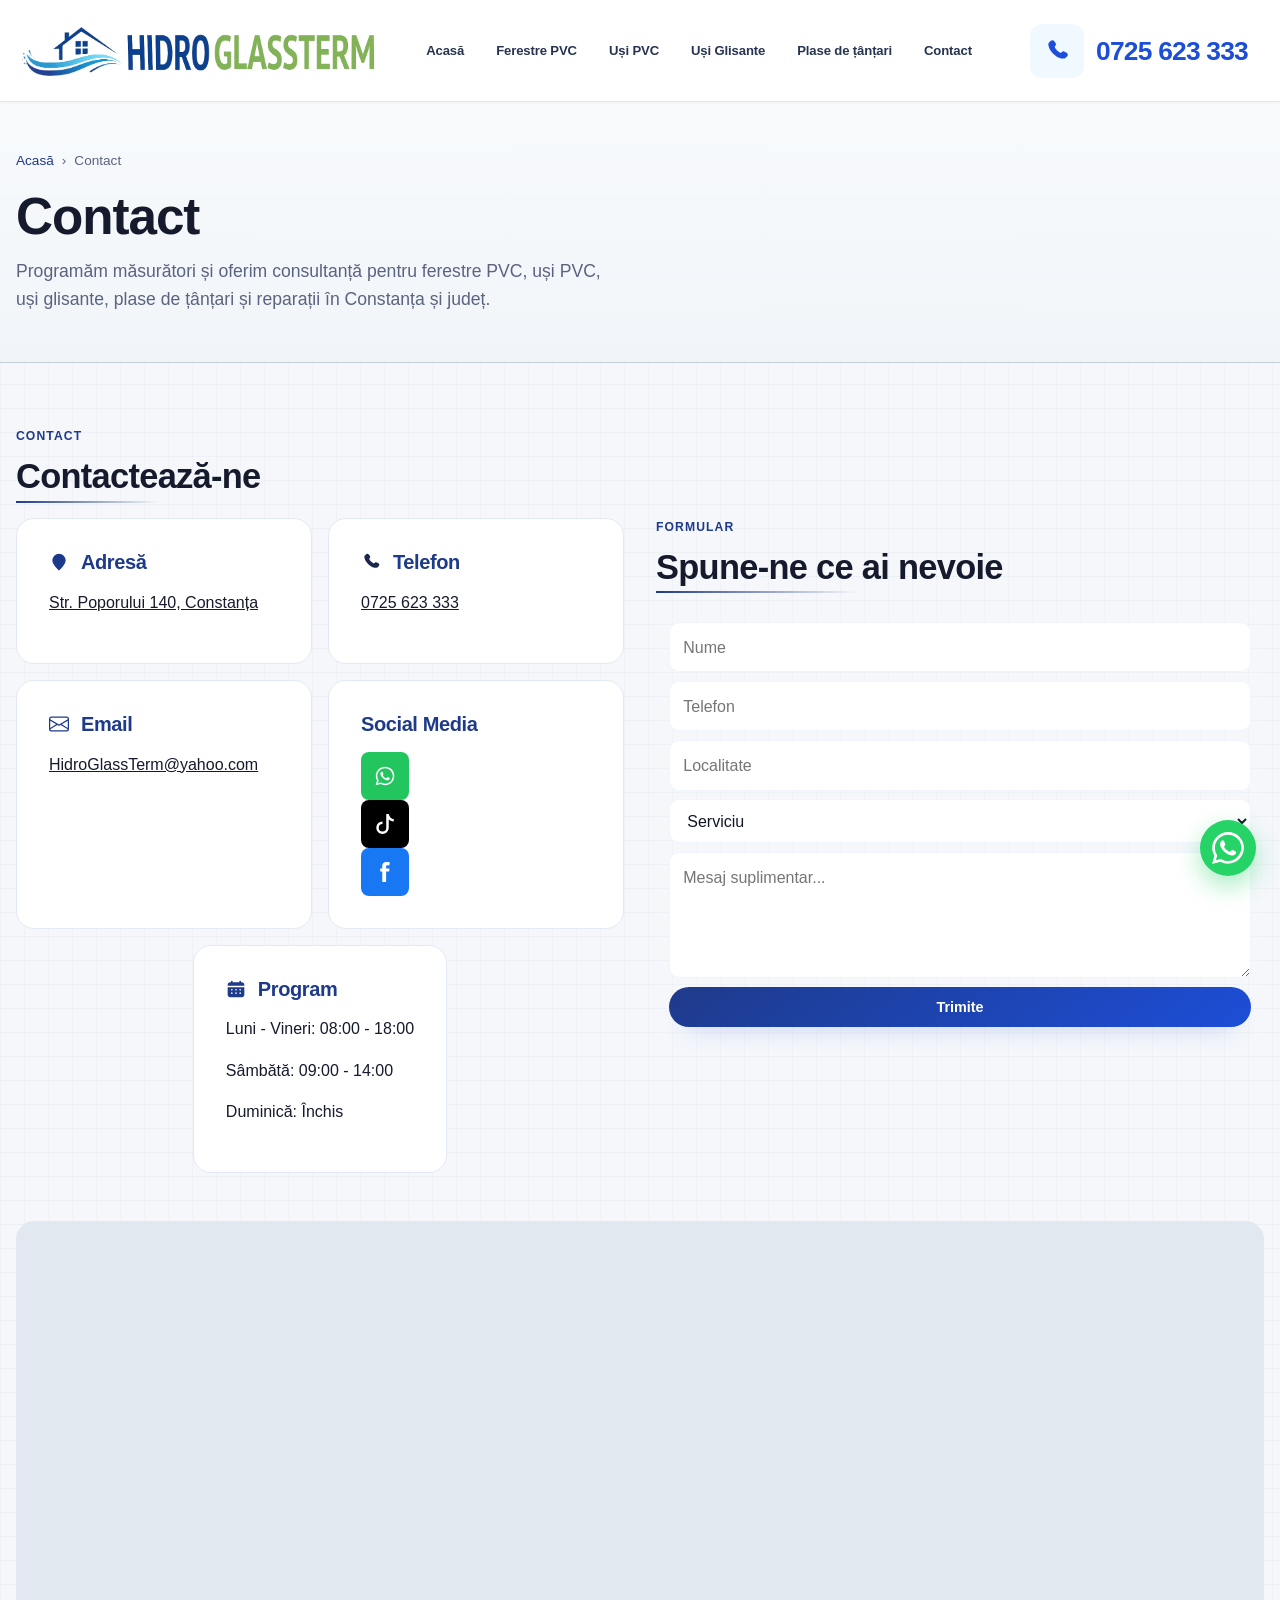
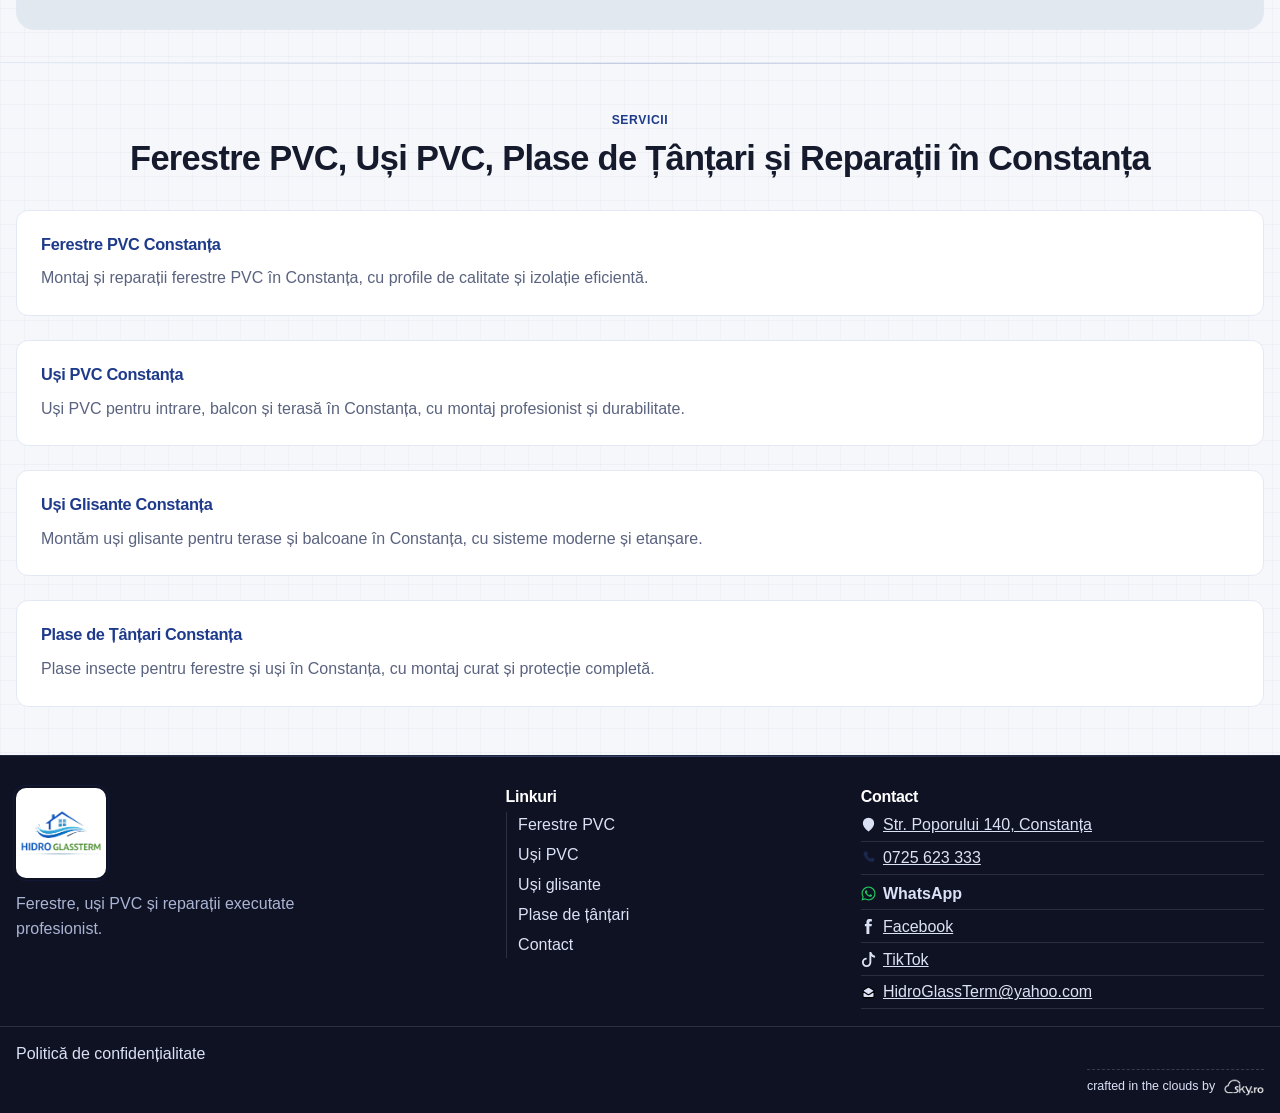
==== contact backup.html @ 95d3cc3e "Update portfolio gallery to dynamically load images from ferestre and usi folders, including new add" ====
<!doctype html>
<html lang="ro">
  <head>
    <meta charset="UTF-8" />
    <meta name="viewport" content="width=device-width, initial-scale=1.0" />
    <title>Contact Hidro Glass Term | Ferestre PVC și Uși PVC Constanța</title>
    <link rel="icon" type="image/png" sizes="48x48" href="https://hidroglassterm.ro/images/fav.png" />
    <link rel="apple-touch-icon" href="https://hidroglassterm.ro/images/fav.png" />
    <meta name="description" content="Contactează-ne pentru ferestre PVC, uși PVC, uși glisante, plase de țânțari și reparații în Constanța. Telefon, WhatsApp, email." />

    <link rel="canonical" href="https://hidroglassterm.ro/contact" />
    <meta property="og:type" content="website" />
    <meta property="og:url" content="https://hidroglassterm.ro/contact" />
    <meta property="og:title" content="Contact Hidro Glass Term | Ferestre PVC și Uși PVC Constanța" />
    <meta property="og:description" content="Contactează-ne pentru ferestre PVC, uși PVC, uși glisante, plase de țânțari și reparații în Constanța. Telefon, WhatsApp, email." />
    <meta property="og:image" content="https://hidroglassterm.ro/images/stock/builders-measuring-window-2026-01-05-23-32-10-utc.jpg" />

    <link rel="stylesheet" href="styles.css" />
    <script src="includes/loader.js"></script>
    <script src="script.js" defer></script>
    <script type="application/ld+json">
{
  "@context": "https://schema.org",
  "@type": "HomeAndConstructionBusiness",
  "name": "Hidro Glass Term",
  "url": "https://hidroglassterm.ro/",
  "logo": "https://hidroglassterm.ro/images/640255076_122094435951032537_198986647480298591_n-removebg-preview.png",
  "image": "https://hidroglassterm.ro/images/stock/builders-measuring-window-2026-01-05-23-32-10-utc.jpg",
  "telephone": "+40725623333",
  "email": "HidroGlassTerm@yahoo.com",
  "priceRange": "RON",
  "address": {
    "@type": "PostalAddress",
    "streetAddress": "Strada Poporului 140",
    "addressLocality": "Constanța",
    "addressRegion": "Constanța",
    "postalCode": "900178",
    "addressCountry": "RO"
  },
  "openingHoursSpecification": [
    {
      "@type": "OpeningHoursSpecification",
      "dayOfWeek": [
        "Monday",
        "Tuesday",
        "Wednesday",
        "Thursday",
        "Friday"
      ],
      "opens": "08:00",
      "closes": "18:00"
    },
    {
      "@type": "OpeningHoursSpecification",
      "dayOfWeek": "Saturday",
      "opens": "09:00",
      "closes": "14:00"
    }
  ]
}
</script>
    <script type="application/ld+json">
{
  "@context": "https://schema.org",
  "@type": "BreadcrumbList",
  "itemListElement": [
    {
      "@type": "ListItem",
      "position": 1,
      "name": "Acasă",
      "item": "https://hidroglassterm.ro/"
    },
    {
      "@type": "ListItem",
      "position": 2,
      "name": "Contact",
      "item": "https://hidroglassterm.ro/contact"
    }
  ]
}
</script>
  </head>
  <body>
    <a class="skip-link" href="#main-content">Sari la conținut</a>

    <div id="header-placeholder" data-include="includes/header.html"></div>

    <main id="main-content">
      <section class="page-hero">
        <div class="shell">
          <nav class="category-breadcrumb">
            <a href="index.html">Acasă</a>
            <span>›</span>
            <span>Contact</span>
          </nav>
          <h1>Contact</h1>
          <p>Programăm măsurători și oferim consultanță pentru ferestre PVC, uși PVC, uși glisante, plase de țânțari și reparații în Constanța și județ.</p>
        </div>
      </section>

      <section class="contact-page section">
        <div class="shell">
          <header class="section-head">
            <p class="eyebrow">Contact</p>
            <h2>Contactează-ne</h2>
          </header>

          <div class="contact-grid-full">
            <div>
              <div class="contact-info-card">
                <h3>
                  <svg width="24" height="24" viewBox="0 0 24 24" fill="none" xmlns="http://www.w3.org/2000/svg">
<path d="M12 21C15.5 17.4 19 14.1764 19 10.2C19 6.22355 15.866 3 12 3C8.13401 3 5 6.22355 5 10.2C5 14.1764 8.5 17.4 12 21Z" stroke="currentColor" stroke-width="2" stroke-linecap="round" stroke-linejoin="round"/>
<path d="M12 13C13.6569 13 15 11.6569 15 10C15 8.34315 13.6569 7 12 7C10.3431 7 9 8.34315 9 10C9 11.6569 10.3431 13 12 13Z" stroke="currentColor" stroke-width="2" stroke-linecap="round" stroke-linejoin="round"/>
</svg>
                  Adresă
                </h3>
                 <p><a href="https://www.google.com/maps/search/?api=1&query=Strada+Poporului+140,+Constanța" target="_blank" rel="noopener noreferrer">Str. Poporului 140, Constanța</a></p>
              </div>

              <div class="contact-info-card">
                <h3>
                  <svg width="24" height="24" viewBox="0 0 24 24" fill="none" xmlns="http://www.w3.org/2000/svg">
<path d="M16.5562 12.9062L16.1007 13.359C16.1007 13.359 15.0181 14.4355 12.0631 11.4972C9.10812 8.55901 10.1907 7.48257 10.1907 7.48257L10.4775 7.19738C11.1841 6.49484 11.2507 5.36691 10.6342 4.54348L9.37326 2.85908C8.61028 1.83992 7.13596 1.70529 6.26145 2.57483L4.69185 4.13552C4.25823 4.56668 3.96765 5.12559 4.00289 5.74561C4.09304 7.33182 4.81071 10.7447 8.81536 14.7266C13.0621 18.9492 17.0468 19.117 18.6763 18.9651C19.1917 18.9171 19.6399 18.6546 20.0011 18.2954L21.4217 16.883C22.3806 15.9295 22.1102 14.2949 20.8833 13.628L18.9728 12.5894C18.1672 12.1515 17.1858 12.2801 16.5562 12.9062Z" fill="#1C274C"/>
</svg>
                  Telefon
                </h3>
                <p><a href="tel:0725623333">0725 623 333</a></p>
              </div>

              <div class="contact-info-card">
                <h3>
                  <svg xmlns="http://www.w3.org/2000/svg" width="24" height="24" fill="currentColor" class="bi bi-envelope" viewBox="0 0 16 16">
  <path d="M0 4a2 2 0 0 1 2-2h12a2 2 0 0 1 2 2v8a2 2 0 0 1-2 2H2a2 2 0 0 1-2-2zm2-1a1 1 0 0 0-1 1v.217l7 4.2 7-4.2V4a1 1 0 0 0-1-1zm13 2.383-4.708 2.825L15 11.105zm-.034 6.876-5.64-3.471L8 9.583l-1.326-.795-5.64 3.47A1 1 0 0 0 2 13h12a1 1 0 0 0 .966-.741M1 11.105l4.708-2.897L1 5.383z"/>
</svg>
                  Email
                </h3>
                <p><a href="mailto:HidroGlassTerm@yahoo.com">HidroGlassTerm@yahoo.com</a></p>
              </div>

              <div class="contact-info-card social-media-card">
                <h3>Social Media</h3>
                <a class="btn btn-whatsapp" href="https://wa.me/40725623333" target="_blank" rel="noopener noreferrer">
                  <svg fill="currentColor" width="24" height="24" viewBox="0 0 32 32" version="1.1" xmlns="http://www.w3.org/2000/svg">
<path d="M26.576 5.363c-2.69-2.69-6.406-4.354-10.511-4.354-8.209 0-14.865 6.655-14.865 14.865 0 2.732 0.737 5.291 2.022 7.491l-0.038-0.070-2.109 7.702 7.879-2.067c2.051 1.139 4.498 1.809 7.102 1.809h0.006c8.209-0.003 14.862-6.659 14.862-14.868 0-4.103-1.662-7.817-4.349-10.507l0 0zM16.062 28.228h-0.005c-0 0-0.001 0-0.001 0-2.319 0-4.489-0.64-6.342-1.753l0.056 0.031-0.451-0.267-4.675 1.227 1.247-4.559-0.294-0.467c-1.185-1.862-1.889-4.131-1.889-6.565 0-6.822 5.531-12.353 12.353-12.353s12.353 5.531 12.353 12.353c0 6.822-5.53 12.353-12.353 12.353h-0zM22.838 18.977c-0.371-0.186-2.197-1.083-2.537-1.208-0.341-0.124-0.589-0.185-0.837 0.187-0.246 0.371-0.958 1.207-1.175 1.455-0.216 0.249-0.434 0.279-0.805 0.094-1.15-0.466-2.138-1.087-2.997-1.852l0.010 0.009c-0.799-0.74-1.484-1.587-2.037-2.521l-0.028-0.052c-0.216-0.371-0.023-0.572 0.162-0.757 0.167-0.166 0.372-0.434 0.557-0.65 0.146-0.179 0.271-0.384 0.366-0.604l0.006-0.017c0.043-0.087 0.068-0.188 0.068-0.296 0-0.131-0.037-0.253-0.101-0.357l0.002 0.003c-0.094-0.186-0.836-2.014-1.145-2.758-0.302-0.724-0.609-0.625-0.836-0.637-0.216-0.010-0.464-0.012-0.712-0.012-0.395 0.010-0.746 0.188-0.988 0.463l-0.001 0.002c-0.802 0.761-1.3 1.834-1.3 3.023 0 0.026 0 0.053 0.001 0.079l-0-0.004c0.131 1.467 0.681 2.784 1.527 3.857l-0.012-0.015c1.604 2.379 3.742 4.282 6.251 5.564l0.094 0.043c0.548 0.248 1.25 0.513 1.968 0.74l0.149 0.041c0.442 0.14 0.951 0.221 1.479 0.221 0.303 0 0.601-0.027 0.889-0.078l-0.031 0.004c1.069-0.223 1.956-0.868 2.497-1.749l0.009-0.017c0.165-0.366 0.261-0.793 0.261-1.242 0-0.185-0.016-0.366-0.047-0.542l0.003 0.019c-0.092-0.155-0.34-0.247-0.712-0.434z"></path>
</svg>
                </a>
                <a class="btn btn-tiktok" href="https://www.tiktok.com/@hidroglassterm" target="_blank" rel="noopener noreferrer">
                  <svg xmlns="http://www.w3.org/2000/svg" width="24" height="24" fill="currentColor" class="bi bi-tiktok" viewBox="0 0 16 16">
  <path d="M9 0h1.98c.144.715.54 1.617 1.235 2.512C12.895 3.389 13.797 4 15 4v2c-1.753 0-3.07-.814-4-1.829V11a5 5 0 1 1-5-5v2a3 3 0 1 0 3 3z"/>
</svg>
                </a>
                <a class="btn btn-facebook" href="https://www.facebook.com/profile.php?id=61580976115249" target="_blank" rel="noopener noreferrer">
                  <svg fill="currentColor" height="24" width="24" version="1.1" id="Layer_1" xmlns="http://www.w3.org/2000/svg" xmlns:xlink="http://www.w3.org/1999/xlink"
	 viewBox="-337 273 123.5 256" xml:space="preserve">
<path d="M-260.9,327.8c0-10.3,9.2-14,19.5-14c10.3,0,21.3,3.2,21.3,3.2l6.6-39.2c0,0-14-4.8-47.4-4.8c-20.5,0-32.4,7.8-41.1,19.3
	c-8.2,10.9-8.5,28.4-8.5,39.7v25.7H-337V396h26.5v133h49.6V396h39.3l2.9-38.3h-42.2V327.8z"/>
</svg>
                </a>
              </div>

              <div class="contact-info-card">
                <h3>
                  <svg fill="#000000" width="24" height="24" viewBox="0 0 24 24" xmlns="http://www.w3.org/2000/svg" enable-background="new 0 0 24 24"><path d="M19,4h-1V3c0-0.6-0.4-1-1-1s-1,0.4-1,1v1H8V3c0-0.6-0.4-1-1-1S6,2.4,6,3v1H5C3.3,4,2,5.3,2,7v1h20V7C22,5.3,20.7,4,19,4z M2,19c0,1.7,1.3,3,3,3h14c1.7,0,3-1.3,3-3v-9H2V19z M17,12c0.6,0,1,0.4,1,1s-0.4,1-1,1s-1-0.4-1-1S16.4,12,17,12z M17,16c0.6,0,1,0.4,1,1s-0.4,1-1,1s-1-0.4-1-1S16.4,16,17,16z M12,12c0.6,0,1,0.4,1,1s-0.4,1-1,1s-1-0.4-1-1S11.4,12,12,12z M12,16c0.6,0,1,0.4,1,1s-0.4,1-1,1s-1-0.4-1-1S11.4,16,12,16z M7,12c0.6,0,1,0.4,1,1s-0.4,1-1,1s-1-0.4-1-1S6.4,12,7,12z M7,16c0.6,0,1,0.4,1,1s-0.4,1-1,1s-1-0.4-1-1S6.4,16,7,16z"/></svg>
                  Program
                </h3>
                <p>Luni - Vineri: 08:00 - 18:00</p>
                <p>Sâmbătă: 09:00 - 14:00</p>
                <p>Duminică: Închis</p>
              </div>
            </div>



            <div>
              <header class="section-head">
                <p class="eyebrow">Formular</p>
                <h2>Spune-ne ce ai nevoie</h2>
              </header>

              <form class="lead-form" novalidate style="display: flex; flex-direction: column; gap: 0.55rem;">
                <label class="sr-only" for="name">Nume</label>
                <input id="name" name="name" type="text" placeholder="Nume" required />

                <label class="sr-only" for="phone">Telefon</label>
                <input id="phone" name="phone" type="tel" placeholder="Telefon" required />

                <label class="sr-only" for="city">Localitate</label>
                <input id="city" name="city" type="text" placeholder="Localitate" required />

                <label class="sr-only" for="service">Serviciu</label>
                <select id="service" name="service" required>
                  <option value="" selected disabled>Serviciu</option>
                  <option>Ferestre PVC</option>
                  <option>Uși PVC</option>
                  <option>Reparații ferestre</option>
                  <option>Plase de tantari</option>
                  <option>Uși glisante</option>
                  <option>Reparații ferestre și uși PVC</option>
                  <option>Informații</option>
                </select>

                <label class="sr-only" for="message">Mesaj</label>
                <textarea id="message" name="message" placeholder="Mesaj suplimentar..." rows="4" style="width:100%;border:1px solid rgba(212,224,250,0.34);border-radius:10px;padding:0.72rem 0.8rem;font:inherit;color:#101827;background:rgba(255,255,255,0.95);box-shadow:inset 0 1px 0 rgba(255,255,255,0.78);resize:vertical;"></textarea>

                <button class="btn btn-primary" type="submit">Trimite</button>
              </form>
              <p class="form-status" aria-live="polite"></p>
            </div>
          </div>

          <div class="contact-map">
            <iframe src="https://www.google.com/maps/embed?pb=!1m18!1m12!1m3!1d571.0112323768058!2d28.62985875341844!3d44.180088557571224!2m3!1f0!2f0!3f0!3m2!1i1024!2i768!4f13.1!3m3!1m2!1s0x40bae54593d741a7%3A0x97e018b5034d4a11!2sStrada%20Poporului%20140%2C%20900178%20Constan%C8%9Ba!5e1!3m2!1sen!2sro!4v1776935709798!5m2!1sen!2sro" width="600" height="450" style="border:0;" allowfullscreen="" loading="lazy" referrerpolicy="no-referrer-when-downgrade"></iframe>
          </div>
        </div>
      </section>

      <section class="info-section section">
        <div class="shell">
          <div class="section-heading">
            <span class="eyebrow">Servicii</span>
            <h2>Ferestre PVC, Uși PVC, Plase de Țânțari și Reparații în Constanța</h2>
          </div>

          <div class="info-grid">
            <article class="info-card">
              <h3>Ferestre PVC Constanța</h3>
              <p>Montaj și reparații ferestre PVC în Constanța, cu profile de calitate și izolație eficientă.</p>
            </article>

            <article class="info-card">
              <h3>Uși PVC Constanța</h3>
              <p>Uși PVC pentru intrare, balcon și terasă în Constanța, cu montaj profesionist și durabilitate.</p>
            </article>

            <article class="info-card">
              <h3>Uși Glisante Constanța</h3>
              <p>Montăm uși glisante pentru terase și balcoane în Constanța, cu sisteme moderne și etanșare.</p>
            </article>

            <article class="info-card">
              <h3>Plase de Țânțari Constanța</h3>
              <p>Plase insecte pentru ferestre și uși în Constanța, cu montaj curat și protecție completă.</p>
            </article>
          </div>
        </div>
      </section>

    </main>

    <div id="footer-placeholder" data-include="includes/footer.html"></div>
  </body>
</html>
---- styles.css ----
:root {
  --white: #ffffff;
  --bg: #f5f7fb;
  --ink: #151a2d;
  --ink-soft: #5a637f;
  --line: #e3e9f4;
  --blue: #1e3a8a;
  --blue-2: #1d4ed8;
  --navy: #161b31;
  --navy-2: #101526;
  --amber: #c8962f;
  --green: #16a34a;
  --steel-light: #e8ecf2;
  --steel: #c4cdd8;
  --steel-dark: #8896a6;
  --radius: 12px;
  --radius-lg: 18px;
  --section-space: clamp(3rem, 5vw, 5rem);
  --grid-gap: clamp(1rem, 1.5vw, 1.2rem);
  --shadow-soft: 0 14px 28px -24px rgba(15, 23, 42, 0.32);
}

* {
  box-sizing: border-box;
}

html {
  scroll-behavior: smooth;
}

body {
  margin: 0;
  font-family: "Manrope", sans-serif;
  color: var(--ink);
  background:
    linear-gradient(rgba(19, 33, 72, 0.03) 1px, transparent 1px),
    linear-gradient(90deg, rgba(19, 33, 72, 0.025) 1px, transparent 1px),
    var(--bg);
  background-size: 24px 24px;
  line-height: 1.58;
  overflow-x: clip;
}

body.menu-open {
  overflow: hidden;
}

img,
svg {
  display: block;
}

img {
  max-width: 100%;
}

a {
  color: inherit;
}

.shell {
  width: 100%;
  margin: 0 auto;
  padding-inline: 16px;
}

.section {
  padding: var(--section-space) 0;
  position: relative;
}

main > .section + .section {
  border-top: 1px solid var(--line);
}

main > .section + .section::before {
  content: "";
  position: absolute;
  top: 0;
  left: 0;
  right: 0;
  height: 1px;
  background: linear-gradient(90deg, transparent, rgba(30, 58, 138, 0.23), transparent);
}

h1,
h2,
h3 {
  font-family: "Plus Jakarta Sans", sans-serif;
  letter-spacing: -0.02em;
  line-height: 1.14;
  margin: 0;
}

h1 {
  font-size: clamp(1.92rem, 4.2vw, 3.2rem);
}

h2 {
  font-size: clamp(1.34rem, 2.7vw, 2.15rem);
}

h3 {
  font-size: 1.02rem;
}

p {
  margin: 0;
}

.eyebrow {
  color: var(--blue);
  text-transform: uppercase;
  letter-spacing: 0.09em;
  font-size: 0.76rem;
  font-weight: 800;
  margin-bottom: 0.7rem;
}

.subtitle {
  margin-top: 0.8rem;
  color: var(--ink-soft);
  font-size: clamp(0.97rem, 1.7vw, 1.08rem);
}

.section-head {
  margin-bottom: 0.95rem;
}

.section-head h2 {
  position: relative;
  display: inline-block;
  padding-bottom: 0.38rem;
}

.section-head h2::after {
  content: "";
  position: absolute;
  left: 0;
  bottom: 0;
  width: 58%;
  height: 2px;
  background: linear-gradient(90deg, var(--blue), transparent);
}

.section-head.compact {
  margin-bottom: 0.8rem;
}

.skip-link {
  position: fixed;
  top: 0.7rem;
  left: 0.7rem;
  z-index: 1400;
  background: var(--ink);
  color: #fff;
  border-radius: 8px;
  text-decoration: none;
  font-weight: 700;
  padding: 0.55rem 0.8rem;
  transform: translateY(-170%);
  transition: transform 0.2s ease;
}

.skip-link:focus-visible {
  transform: translateY(0);
}

.site-header {
  position: sticky;
  top: 0;
  z-index: 1300;
  background: #fff;
  border-bottom: 1px solid var(--line);
  box-shadow: 0 1px 3px rgba(15, 23, 42, 0.04);
  transition: box-shadow 0.22s ease;
}

.site-header::before {
  display: none;
}

.site-header::after {
  display: none;
}

.header-main {
  display: flex;
  align-items: center;
  justify-content: space-between;
  gap: 2rem;
  padding: 0.5rem 1rem;
}

.header-brand {
  display: flex;
  align-items: center;
  gap: 0.75rem;
  text-decoration: none;
  flex-shrink: 0;
}

.header-brand-img {
  height: 50px;
  width: auto;
  border-radius: 10px;
  object-fit: contain;
}

.header-brand span {
  font-family: "Plus Jakarta Sans", sans-serif;
  font-weight: 800;
  font-size: 1.1rem;
  color: var(--ink);
}

.header-brand-text {
  font-family: "Plus Jakarta Sans", sans-serif;
  font-weight: 800;
  font-size: 1.15rem;
  color: var(--ink);
  letter-spacing: -0.02em;
}

.header-search {
  position: relative;
  flex: 1;
  max-width: 320px;
}

.header-search input {
  width: 100%;
  padding: 0.65rem 1rem 0.65rem 2.5rem;
  border: 1px solid #e2e8f0;
  border-radius: 999px;
  background: #f8fafc;
  font-size: 0.875rem;
  color: var(--ink);
  transition: all 0.2s ease;
}

.header-search input:focus {
  outline: none;
  border-color: var(--blue);
  background: #fff;
  box-shadow: 0 0 0 3px rgba(30, 58, 138, 0.08);
}

.header-search input::placeholder {
  color: #94a3b8;
}

.header-search::before {
  content: "";
  position: absolute;
  left: 0.9rem;
  top: 50%;
  transform: translateY(-50%);
  width: 16px;
  height: 16px;
  background-image: url("data:image/svg+xml,%3Csvg xmlns='http://www.w3.org/2000/svg' viewBox='0 0 24 24' fill='none' stroke='%2364748b' stroke-width='2'%3E%3Ccircle cx='11' cy='11' r='8'/%3E%3Cpath d='m21 21-4.35-4.35'/%3E%3C/svg%3E");
  background-size: contain;
}

.header-actions {
  display: flex;
  align-items: center;
  gap: 0.5rem;
}

.header-cta {
  display: inline-flex;
  align-items: center;
  gap: 0.4rem;
  padding: 0.6rem 1.1rem;
  background: var(--blue);
  color: #fff;
  border-radius: 999px;
  font-size: 0.875rem;
  font-weight: 700;
  text-decoration: none;
  transition: all 0.2s ease;
}

.header-cta:hover {
  background: var(--blue-2);
  transform: translateY(-1px);
}

.header-cta svg {
  width: 16px;
  height: 16px;
  fill: currentColor;
}

.header-contact {
  display: flex;
  align-items: center;
  gap: 0.75rem;
  padding: 0.5rem 1rem;
  border-radius: 8px;
  text-decoration: none;
  transition: background 0.2s ease;
}

.header-contact:hover {
  background: #f1f5f9;
}

.header-contact-icon {
  width: 48px;
  height: 48px;
  border-radius: 8px;
  display: flex;
  align-items: center;
  justify-content: center;
  background: #f0f9ff;
}

.header-contact-icon svg {
  width: 24px;
  height: 24px;
  fill: var(--blue);
}

.header-contact-text {
  display: flex;
  flex-direction: column;
}

.header-contact-label {
  font-size: 0.75rem;
  color: var(--ink-soft);
  font-weight: 500;
}

.header-contact-value {
  font-size: 1.5rem;
  color: #1d4ed8;
  font-weight: 700;
}

.header-cats {
  display: flex;
  gap: 1rem;
  align-items: center;
}

.header-cats a {
  font-weight: 600;
  color: var(--ink);
  text-decoration: none;
  padding: 0.5rem 1rem;
  border-radius: 6px;
  transition: all 0.2s ease;
}

.header-cats a:hover {
  color: var(--blue);
  background: rgba(30, 58, 138, 0.05);
}

.header-cat {
  display: inline-flex;
  align-items: center;
  gap: 0.4rem;
  padding: 0.5rem 0.9rem;
  background: #f8fafc;
  border: 1px solid #e2e8f0;
  border-radius: 8px;
  font-size: 0.8rem;
  font-weight: 600;
  color: var(--ink);
  text-decoration: none;
  transition: all 0.2s ease;
}

.header-cat:hover {
  background: #fff;
  border-color: var(--blue);
  color: var(--blue);
}

.header-cat.active {
  background: var(--blue);
  color: #fff;
  border-color: var(--blue);
}

.header-cat svg {
  width: 16px;
  height: 16px;
  fill: currentColor;
}

.header-social {
  display: flex;
  gap: 0.3rem;
}

.header-social-btn {
  width: 36px;
  height: 36px;
  border-radius: 8px;
  display: flex;
  align-items: center;
  justify-content: center;
  text-decoration: none;
  transition: all 0.2s ease;
}

.header-social-btn svg {
  width: 18px;
  height: 18px;
}

.header-social-btn.whatsapp {
  background: #22c55e;
}

.header-social-btn.whatsapp svg {
  fill: #fff;
}

.header-social-btn.whatsapp:hover {
  background: #16a34a;
}

.header-social-btn.mail {
  background: #f59e0b;
}

.header-social-btn.mail svg {
  fill: #fff;
}

.header-social-btn.mail:hover {
  background: #d97706;
}

.contact-btn.mail {
  background: linear-gradient(180deg, #f59e0b 0%, #d97706 100%);
  border-color: #b45309;
}

.contact-btn.mail svg {
  fill: #ffffff;
}

.contact-btn.mail:hover {
  background: linear-gradient(180deg, #d97706 0%, #b45309 100%);
}

.site-header.scrolled {
  box-shadow: 0 12px 24px -22px rgba(15, 23, 42, 0.52);
}

.nav {
  min-height: 80px;
  display: flex;
  align-items: center;
  justify-content: space-between;
  gap: 1rem;
  position: relative;
}

.brand {
  display: inline-flex;
  align-items: center;
  gap: 0.62rem;
  text-decoration: none;
}

.brand--header {
  gap: 0;
}

.brand-icon {
  width: 90px;
  height: 90px;
  border-radius: 10px;
  background: #fff;
  display: grid;
  place-items: center;
  position: relative;
}

.brand--header .brand-icon {
  width: clamp(72px, 11vw, 130px);
  height: auto;
  border-radius: 0;
  background: transparent;
  box-shadow: none;
}

.brand--header .brand-icon::after {
  display: none;
}

.brand-icon::after {
  content: "";
  position: absolute;
  inset: -3px;
  border: 1px solid rgba(30, 58, 138, 0.2);
  border-radius: 12px;
}

.brand-icon svg {
  width: 1.05rem;
  height: 1.05rem;
  fill: #fff;
}

.brand-icon img {
  width: 85px;
  height: 85px;
  object-fit: contain;
}

.brand--header .brand-icon img {
  width: 100%;
  height: auto;
}

.brand-text {
  font-family: "Plus Jakarta Sans", sans-serif;
  font-weight: 800;
  letter-spacing: -0.02em;
}

.menu-toggle {
  display: none;
  width: 44px;
  height: 40px;
  border-radius: 10px;
  border: 1px solid #d8e1f3;
  background: #fff;
  padding: 0;
  align-items: center;
  justify-content: center;
  flex-direction: column;
  gap: 4px;
  cursor: pointer;
  transition: all 0.2s ease;
  box-shadow: 0 2px 4px rgba(0, 0, 0, 0.1);
}

.menu-toggle span {
  width: 19px;
  height: 2px;
  border-radius: 99px;
  background: #2a3657;
  transition: transform 0.25s ease, opacity 0.2s ease;
}

.menu-toggle[aria-expanded="true"] span:nth-child(1) {
  transform: translateY(6px) rotate(45deg);
}

.menu-toggle[aria-expanded="true"] span:nth-child(2) {
  opacity: 0;
}

.menu-toggle[aria-expanded="true"] span:nth-child(3) {
  transform: translateY(-6px) rotate(-45deg);
}

.menu-toggle.active {
  border-color: #2a3657;
}

.menu-toggle.active span {
  background: #2a3657;
}

.menu-toggle:hover {
  border-color: var(--blue);
  box-shadow: 0 4px 8px rgba(0, 0, 0, 0.15);
}

/* ----------------------------------- */
/* Premium Mobile Menu (Fără Overlay, Fără Scroll) */
/* ----------------------------------- */
@media (max-width: 1023px) {
  /* Am ascuns overlay-ul gri conform cerinței */
  .nav-menu::before {
    display: none !important;
  }

  /* Panoul principal (sertarul lateral din dreapta) */
  .nav-menu {
    position: fixed !important;
    top: 0 !important;
    right: -100% !important;
    left: auto !important;
    width: 85vw !important;
    max-width: 380px !important;
    height: 100dvh !important; /* Folosim dvh pentru suport mai bun pe iOS/Android */
    background: #ffffff !important;
    z-index: 1301 !important;
    padding: 1.25rem 1.5rem !important; /* Spații reduse sus/jos */
    display: flex !important;
    flex-direction: column !important;
    box-shadow: -10px 0 30px rgba(15, 23, 42, 0.1) !important;
    transition: right 0.4s cubic-bezier(0.16, 1, 0.3, 1) !important;
    overflow-y: hidden !important; /* Oprim scroll-ul inutil */
  }

  .nav-menu.open {
    right: 0 !important;
  }

  /* Antetul meniului */
  .nav-menu::after {
    content: "Meniu";
    display: block;
    color: var(--blue);
    font-size: 0.75rem;
    font-weight: 800;
    text-transform: uppercase;
    letter-spacing: 0.1em;
    margin-bottom: 0.75rem !important; /* Spațiu redus */
    border-bottom: 1px solid #e2e8f0;
    padding-bottom: 0.5rem !important;
    order: -1;
  }

  /* Zona link-urilor de navigare */
  .nav-menu .nav-center {
    display: flex !important;
    flex-direction: column !important;
    gap: 0 !important; /* Fără goluri mari între link-uri */
    margin-bottom: auto !important;
  }

  .nav-menu .nav-center a {
    font-size: 1.1rem !important;
    font-weight: 600 !important;
    color: var(--navy) !important;
    padding: 0.75rem 0 !important; /* Padding redus */

    /* RESETĂM STILURILE VECHI (Bulele gri) */
    background: transparent !important;
    border: none !important;
    border-radius: 0 !important;
    border-bottom: 1px solid #f1f5f9 !important;

    display: flex !important;
    align-items: center !important;
    justify-content: space-between !important;
    transition: color 0.2s ease, transform 0.2s ease !important;
  }

  .nav-menu .nav-center a::after {
    content: "→";
    font-size: 1.2rem;
    color: var(--steel-dark);
    opacity: 0.5;
    transition: transform 0.2s ease, opacity 0.2s ease;
  }

  .nav-menu .nav-center a:hover,
  .nav-menu .nav-center a:active {
    color: var(--blue) !important;
    transform: translateX(4px);
  }

  /* Zona de contact din meniu */
  .nav-menu .nav-actions {
    display: flex !important;
    flex-direction: column !important;
    gap: 0.6rem !important; /* Redus distanța dintre butoane */
    margin-top: 1rem !important;
  }

  /* Butoane primare */
  .nav-menu .mobile-link-btn {
    width: 100% !important;
    padding: 0.85rem !important; /* Butoane mai suple */
    font-size: 0.95rem !important;
    font-weight: 700 !important;
    border-radius: 8px !important;
    text-align: center !important;
    transition: background-color 0.2s ease !important;
  }

  .nav-menu .mobile-link-btn.offer {
    background: var(--navy) !important;
    color: #fff !important;
    border: none !important;
  }

  .nav-menu .mobile-link-btn.phone {
    background: transparent !important;
    color: var(--navy) !important;
    border: 1px solid #cbd5e1 !important;
  }

  /* Secțiunea de jos cu mini-contact (Email/WhatsApp) */
  .nav-menu .mobile-socials {
    display: flex !important;
    align-items: center !important;
    gap: 0.5rem !important;
    margin-top: 1rem !important; /* Spații strânse pentru a nu ieși din ecran */
    padding-top: 1rem !important;
    border-top: 1px solid #f1f5f9 !important;
  }

  .nav-menu .mobile-socials a {
    flex: 1 !important;
    font-size: 0.85rem !important;
    font-weight: 600 !important;
    color: var(--ink-soft) !important;
    text-decoration: none !important;
    background: transparent !important;
    border: none !important;
    padding: 0 !important;
    text-align: left !important;
    display: flex !important;
    align-items: center !important;
    gap: 0.5rem !important;
  }

  .nav-menu .mobile-socials a.whatsapp::before {
    content: "";
    display: inline-block;
    width: 8px;
    height: 8px;
    border-radius: 50%;
    background: #22c55e;
  }

  .nav-menu .mobile-socials a.mail::before {
    content: "";
    display: inline-block;
    width: 8px;
    height: 8px;
    border-radius: 50%;
    background: #f59e0b;
  }
}

/* ----------------------------------- */
/* Fix Definitiv: Header Sticky        */
/* ----------------------------------- */

/* 1. Resetăm overflow-ul folosind 'clip'.
   Taie ce iese în afara ecranului, dar permite 'sticky' să funcționeze */
html, body {
  overflow-x: clip !important;
  max-width: 100% !important;
  width: 100% !important;
}

/* 2. Aplicăm sticky direct pe elementul părinte din index.html */
#header-placeholder {
  position: sticky !important;
  top: 0 !important;
  z-index: 1300 !important;
  display: block !important;
  width: 100% !important;
}

/* 3. Ne asigurăm că header-ul din interior se aliniază perfect */
.site-header {
  position: relative !important;
  top: 0 !important;
  width: 100% !important;
}

/* ----------------------------------- */
/* Ascundere Pasi Portofoliu pe Mobil  */
/* ----------------------------------- */
@media (max-width: 1023px) {
  .steps {
    display: none !important;
  }
}


@media (max-width: 1023px) {
  .close-menu-btn {
    position: absolute !important;
    top: 1rem !important;
    right: 1.25rem !important;
    background: transparent !important;
    border: none !important;
    font-size: 2.2rem !important;
    font-weight: 300 !important;
    color: var(--ink-soft) !important;
    cursor: pointer !important;
    padding: 0 0.5rem !important;
    line-height: 1 !important;
    transition: color 0.2s ease, transform 0.2s ease !important;
    z-index: 10 !important;
  }

  .close-menu-btn:hover,
  .close-menu-btn:active {
    color: var(--blue) !important;
    transform: scale(1.1) !important;
  }

  /* Facem puțin loc textului "MENIU" ca să nu se încaiere cu butonul de X */
  .nav-menu::after {
    padding-right: 2.5rem !important;
  }
}

.icon-wrap {
  width: 16px;
  height: 16px;
}

.icon-wrap svg {
  width: 100%;
  height: 100%;
  fill: currentColor;
}

.btn {
  border: 0;
  border-radius: 999px;
  padding: 0.75rem 1.08rem;
  display: inline-flex;
  align-items: center;
  justify-content: center;
  gap: 0.4rem;
  text-decoration: none;
  font-size: 0.9rem;
  font-weight: 800;
  cursor: pointer;
  transition: transform 0.2s ease, box-shadow 0.2s ease, border-color 0.2s ease,
    color 0.2s ease;
}

.btn:hover,
.btn:focus-visible {
  transform: translateY(-2px);
}

.btn-primary {
  color: #fff;
  background: linear-gradient(145deg, var(--blue), var(--blue-2));
  box-shadow: 0 14px 24px -18px rgba(29, 78, 216, 0.82);
}

.btn-outline {
  background: #fff;
  color: #21305b;
  border: 1px solid #c8d4ec;
}

.btn-outline:hover,
.btn-outline:focus-visible {
  border-color: var(--blue);
  color: var(--blue);
}

.hero {
  background:
    radial-gradient(circle at 8% 0%, rgba(31, 77, 203, 0.06), transparent 28%),
    linear-gradient(180deg, rgba(255, 255, 255, 0.95) 0%, rgba(245, 248, 255, 0.92) 100%);
  padding: 5rem 0;
}

.hero-heroic {
    padding: 6rem 0 0;
}

.hero-grid {
  display: grid;
  grid-template-columns: 1fr;
  gap: 2rem;
}

@media (min-width: 1020px) {
  .hero-grid {
    grid-template-columns: 1fr 1fr;
    align-items: start;
    gap: 3rem;
  }
}

.hero-content {
  background: #fff;
  border: 1px solid #e3eaf6;
  border-radius: var(--radius-lg);
  padding: 1rem;
  display: grid;
  gap: 0.85rem;
  box-shadow: var(--shadow-soft);
}

.hero-actions {
  display: flex;
  flex-wrap: wrap;
  gap: 0.65rem;
}

.hero-actions .btn {
  min-width: 148px;
}

.hero-trust {
  list-style: none;
  margin: 0;
  padding: 0;
  display: grid;
  gap: 0.55rem;
}

.hero-trust--mobile {
  display: none;
}

.hero-stats--mobile {
  display: none;
}

.hero-trust li {
  border: 1px dashed #cfdaee;
  background: #fbfdff;
  border-radius: 10px;
  padding: 0.46rem 0.62rem;
  display: flex;
  align-items: center;
  gap: 0.42rem;
  font-weight: 700;
  font-size: 0.88rem;
  color: #3f4b6a;
  border-left: 3px solid #d1ddf6;
}

.hero-trust svg {
  width: 14px;
  height: 14px;
  fill: var(--blue);
}

.hero-stats {
  display: grid;
  grid-template-columns: repeat(3, 1fr);
  gap: 0.5rem;
}

.hero-stats article:last-child {
  grid-column: auto;
}

@media (min-width: 768px) {
  .hero-stats {
    grid-template-columns: repeat(3, 1fr);
  }
}

.hero-stats-row {
  display: contents;
}

.hero-stats-full {
  grid-column: 1 / -1;
}

.hero-stats article {
  border: 1px solid #e2eaf8;
  border-radius: 10px;
  background: #fff;
  padding: 0.58rem;
}

.hero-stats strong {
  display: block;
  color: var(--blue);
  font-family: "Plus Jakarta Sans", sans-serif;
  font-size: 1.03rem;
}

.hero-stats span {
  color: var(--text-muted);
  font-weight: 400;
}

.highlight-copy {
  font-style: italic;
  color: var(--blue);
  margin-bottom: 1rem;
}

.hero-media {
  margin: 0;
  border-radius: var(--radius-lg);
  border: 1px solid #dde6f9;
  overflow: hidden;
  background: #fff;
  box-shadow: var(--shadow-soft);
  display: grid;
  grid-template-rows: minmax(0, 1fr) auto;
}

.hero-media img {
  position: absolute;
  inset: 0;
  width: 100%;
  height: 100%;
  min-height: 0;
  object-fit: cover;
  object-position: center 5%;
}

@keyframes heroZoom {
  to {
    transform: scale(1);
  }
}

.hero-badge {
  margin: 0;
  border-top: 1px solid #e2eaf8;
  padding: 0.72rem 0.8rem;
  display: inline-flex;
  align-items: center;
  gap: 0.4rem;
  font-weight: 800;
  color: var(--blue);
  width: 100%;
  background: #eff4ff;
}

.hero-badge svg {
  width: 14px;
  height: 14px;
  fill: currentColor;
}

.about {
  background:
    linear-gradient(rgba(18, 23, 42, 0.03) 1px, transparent 1px),
    linear-gradient(90deg, rgba(18, 23, 42, 0.03) 1px, transparent 1px);
  background-size: 24px 24px;
}

.about-grid {
  display: grid;
  grid-template-columns: 1fr;
  gap: 2rem;
}

.about ul {
  display: none;
  list-style: none;
  margin: 0;
  padding: 0;
}

.about li {
  display: flex;
  flex-direction: column;
  align-items: center;
  text-align: center;
  padding: 1rem;
  border: 1px solid #e2eaf8;
  border-radius: 10px;
  background: #fff;
}

.about li strong {
  font-size: 1.5rem;
  color: var(--blue);
  font-family: "Plus Jakarta Sans", sans-serif;
}

.about li span {
  color: var(--ink-soft);
  font-weight: 500;
}

@media (min-width: 1024px) {
  .about-grid ul {
    display: grid;
    grid-template-columns: repeat(3, 1fr);
    gap: 1rem;
  }
}

.products {
  padding: 4rem 0;
}

.products h2 {
  text-align: center;
  margin-bottom: 2rem;
  font-size: 2rem;
  font-weight: 700;
}

.category-buttons {
  display: grid;
  grid-template-columns: repeat(2, minmax(0, 1fr));
  gap: 1rem;
  margin-bottom: 2rem;
  align-items: stretch;
}

.category-card {
  display: flex;
  flex-direction: column;
  align-items: center;
  justify-content: center;
  width: 100%;
  max-width: none;
  min-height: 210px;
  padding: 1.25rem 0.9rem;
  border: 2px solid #e5e7eb;
  background: #fff;
  border-radius: 12px;
  cursor: pointer;
  transition: all 0.2s;
  box-shadow: 0 2px 4px rgba(0, 0, 0, 0.1);
}

.category-card img {
  width: 100%;
  max-width: 90px;
  height: 90px;
  object-fit: contain;
  margin-bottom: 0.85rem;
}

.category-card p {
  font-size: 0.95rem;
  line-height: 1.3;
  text-align: center;
}

@media (min-width: 1024px) {
  .category-buttons {
    grid-template-columns: repeat(4, 220px);
    justify-content: center;
    justify-items: stretch;
    gap: 2rem;
  }

  .category-card {
    max-width: 220px;
    min-height: 210px;
    padding: 1.5rem;
  }

  .category-card img {
    max-width: 100px;
    height: 100px;
  }
}

.category-card:hover {
  border-color: var(--blue);
  box-shadow: 0 4px 8px rgba(0, 0, 0, 0.15);
}

.category-card.active {
  border-color: var(--blue);
  background: #f0f8ff;
  box-shadow: 0 4px 8px rgba(0, 0, 0, 0.2);
}




.product-cards {
  display: flex;
  flex-wrap: nowrap;
  overflow-x: auto;
  scroll-snap-type: x mandatory;
  gap: 1.5rem;
  align-items: stretch;
  padding-bottom: 1rem;

  /* Ascundere scrollbar */
  scrollbar-width: none;
  -ms-overflow-style: none;
}

.product-cards::-webkit-scrollbar {
  display: none;
}

@media (min-width: 1024px) {
  .product-cards {
    display: grid;
    grid-template-columns: repeat(4, 1fr);
    gap: 1.5rem;
    overflow-x: visible;
  }
}

.product-card-compact {
  border: 1px solid var(--line);
  border-radius: var(--radius);
  background: #fff;
  overflow: hidden;
  transition: all 0.25s ease;
  display: flex;
  flex-direction: column;
  min-height: 100%;
  height: auto;
  flex: 0 0 25%; /* 4 cards visible on desktop */
  scroll-snap-align: start;
}

.product-card-compact:hover {
  border-color: var(--blue);
  box-shadow: 0 8px 24px -8px rgba(30, 58, 138, 0.2);
}

.product-card-compact img {
  width: 100%;
  aspect-ratio: 3 / 4;
  object-fit: cover;
  display: block;
}

.focus-bottom {
  object-position: center bottom;
}

.focus-75 {
  object-position: center 75%;
}

@media (max-width: 1020px) {
  .product-card-compact img {
    aspect-ratio: 9 / 16;
  }
}

.product-card-compact h4 {
  font-size: 1rem;
  color: var(--ink);
  margin: 1rem 1rem 0.75rem;
  font-weight: 600;
  flex-grow: 1;
}

.product-card-compact .btn {
  margin: 0 1rem 1rem;
  width: calc(100% - 2rem);
}

/* Removed old product-item styles - now using unified styles at line 1446 */

.section-heading {
  text-align: center;
  margin-bottom: 2rem;
}

.section-heading .eyebrow {
  display: block;
  color: var(--blue);
  font-weight: 600;
  text-transform: uppercase;
  letter-spacing: 0.05em;
  margin-bottom: 0.5rem;
}

.section-heading h2 {
  margin-bottom: 1rem;
}

.section-heading p {
  color: var(--text-muted);
  max-width: 600px;
  margin: 0 auto;
}

.categories {
  padding: 4rem 0;
}

.categories-grid {
  display: grid;
  grid-template-columns: repeat(3, minmax(0, 1fr));
  gap: 32px;
  align-items: stretch;
}

.categories .category-card {
  display: flex;
  flex-direction: column;
  height: 100%;
  min-height: 520px;
  padding: 24px;
  border-radius: 28px;
}



.categories .category-card img {
  width: 100%;
  height: 260px;
  object-fit: cover;
  border-radius: 20px;
  display: block;
}

.categories .category-card__content {
  display: flex;
  flex-direction: column;
  gap: 14px;
  padding-top: 20px;
  flex: 1;
}

.categories .category-card__content h3 {
  margin: 0;
  font-size: 2rem;
  line-height: 1.1;
}

.categories .category-card__content p {
  margin: 0;
  font-size: 1rem;
  line-height: 1.7;
}

.gallery-item__content {
  position: absolute;
  bottom: 0;
  left: 0;
  right: 0;
  background: rgba(255, 255, 255, 0.8);
  color: #000;
  padding: 0.25rem 0.5rem;
  opacity: 1;
  height: 40px;
  display: flex;
  align-items: center;
}

.gallery-item__content h3 {
  margin: 0 0 0.5rem;
  font-size: 1.1rem;
}

.gallery-item__content span {
  font-size: 0.9rem;
  opacity: 0.8;
}

.why {
  background:
    linear-gradient(rgba(18, 23, 42, 0.03) 1px, transparent 1px),
    linear-gradient(90deg, rgba(18, 23, 42, 0.03) 1px, transparent 1px);
  background-size: 24px 24px;
}

.why-grid {
  display: grid;
  grid-template-columns: repeat(4, minmax(0, 1fr));
  gap: var(--grid-gap);
}

@media (max-width: 900px) {
  .why-grid {
    grid-template-columns: repeat(2, minmax(0, 1fr));
  }
}



.why-card {
  border-radius: 12px;
  border: 1px solid #dde6f6;
  background: #fff;
  padding: 0.85rem;
  transition: border-color 0.2s ease, background-color 0.2s ease;
}

.why-card:hover {
  border-color: #c8d5ef;
  background: #fbfdff;
}

.why-icon {
  width: 34px;
  height: 34px;
  border-radius: 10px;
  border: 1px solid #d4dff4;
  display: grid;
  place-items: center;
  margin-bottom: 0.58rem;
}

.why-icon svg {
  width: 16px;
  height: 16px;
  stroke: var(--blue);
  fill: none;
  stroke-width: 1.8;
}

.why-card p {
  margin-top: 0.28rem;
  color: #5d6783;
  font-size: 0.9rem;
}

.steps {
  list-style: none;
  margin: 0 0 1rem;
  padding: 0;
  display: grid;
  grid-template-columns: repeat(4, 1fr);
  gap: 0.58rem;
}

.steps li {
  display: flex;
  align-items: center;
  gap: 0.6rem;
  color: #394363;
  font-weight: 800;
}

.steps span {
  border: 1px solid #ead6a5;
  color: var(--amber);
  border-radius: 999px;
  min-width: 2.1rem;
  text-align: center;
  padding: 0.08rem 0.4rem;
  font-family: "Plus Jakarta Sans", sans-serif;
}

.steps li::after {
  content: "";
  flex: 1;
  border-bottom: 2px dotted #d6bd84;
}

.gallery-grid {
  display: flex;
  flex-wrap: nowrap;
  overflow-x: auto;
  scroll-snap-type: x mandatory;
  gap: 1.5rem;
  padding-bottom: 1rem;

  /* Ascundere scrollbar */
  scrollbar-width: none;
  -ms-overflow-style: none;
}

.gallery-grid::-webkit-scrollbar {
  display: none;
}

@media (min-width: 1024px) {
  .gallery-grid {
    display: grid;
    grid-template-columns: repeat(3, 1fr);
    gap: 1.5rem;
    overflow-x: visible;
  }
}

.gallery-item {
  position: relative;
  border: 1px solid #e5e7eb;
  border-radius: 12px;
  overflow: hidden;
  background: #fff;
  box-shadow: 0 4px 6px -1px rgba(0, 0, 0, 0.1);
  transition: transform 0.2s, box-shadow 0.2s;
  text-align: center;
  height: 450px;
  flex: 0 0 33.333%; /* 3 items visible on desktop */
  scroll-snap-align: start;
}

.gallery-item img {
  width: 100%;
  height: 100%;
  object-fit: cover;
  transition: transform 0.45s ease;
}

.gallery-item::after {
  content: "";
  position: absolute;
  inset: 0;
  background: linear-gradient(180deg, transparent 62%, rgba(8, 14, 32, 0.44));
}

.gallery-item:hover img,
.gallery-item:focus-within img {
  transform: scale(1.05);
}

.gallery-item span {
  position: absolute;
  left: 0.6rem;
  bottom: 0.6rem;
  z-index: 2;
  border-radius: 999px;
  border: 1px solid rgba(255, 255, 255, 0.18);
  background: rgba(17, 24, 39, 0.82);
  color: #fff;
  font-size: 0.72rem;
  font-weight: 800;
  padding: 0.24rem 0.56rem;
}

.text-link {
  margin-top: 1rem;
  display: inline-flex;
  align-items: center;
  font-weight: 800;
  color: var(--blue);
  text-decoration: none;
}

.text-link::after {
  content: "\2192";
  margin-left: 0.35rem;
  transition: transform 0.2s ease;
}

.text-link:hover::after,
.text-link:focus-visible::after {
  transform: translateX(2px);
}

.services-grid {
  display: flex;
  flex-wrap: nowrap;
  overflow-x: auto;
  scroll-snap-type: x mandatory;
  gap: var(--grid-gap);
  border: 1px dashed #dbe5f7;
  border-radius: 14px;
  padding: 0.35rem;
  padding-bottom: 1rem;

  /* Ascundere scrollbar */
  scrollbar-width: none;
  -ms-overflow-style: none;
}

.services-grid::-webkit-scrollbar {
  display: none;
}

@media (min-width: 1024px) {
  .services-grid {
    display: grid;
    grid-template-columns: repeat(2, 1fr);
    gap: var(--grid-gap);
    overflow-x: visible;
  }
}

.service-card {
  border: 1px solid #e3eaf7;
  border-radius: 12px;
  background: #fff;
  padding: 0.95rem;
  min-height: 212px;
  display: flex;
  flex-direction: column;
  position: relative;
  transition: border-color 0.2s ease, background-color 0.2s ease;
  flex: 0 0 50%; /* 2 cards visible on desktop */
  scroll-snap-align: start;
}

.service-card::before {
  content: "";
  position: absolute;
  top: 0;
  left: 0;
  right: 0;
  height: 3px;
  background: linear-gradient(90deg, var(--blue), transparent 72%);
}

.service-card:hover,
.service-card:focus-within {
  border-color: #c9d6ef;
  background: #fbfdff;
}

.service-cta:hover,
.service-cta:focus-within {
  border-color: #1e3a8a;
  background: linear-gradient(135deg, #1e3a8a, #3b82f6);
}

.service-icon {
  width: 35px;
  height: 35px;
  border: 1px solid #d3dff4;
  border-radius: 10px;
  display: grid;
  place-items: center;
  color: var(--blue);
  margin-bottom: 0.65rem;
}

.service-icon svg {
  width: 17px;
  height: 17px;
  stroke: currentColor;
  fill: none;
  stroke-width: 1.8;
}

.service-card ul {
  margin: 0.56rem 0 0.9rem;
  padding-left: 1.02rem;
  color: #495370;
  border-top: 1px solid #eaf0fb;
  padding-top: 0.56rem;
}

.service-card li + li {
  margin-top: 0.28rem;
}

.service-card li::marker {
  color: #7588be;
}

.service-card a {
  margin-top: auto;
  color: var(--blue);
  font-weight: 800;
  text-decoration: none;
}

.service-card a::after {
  content: "\2192";
  margin-left: 0.3rem;
}

.about-grid {
  border: 1px solid #e2e9f7;
  border-radius: var(--radius-lg);
  background: linear-gradient(145deg, #ffffff, #f4f7ff);
  padding: 1rem;
  display: grid;
  gap: var(--grid-gap);
  position: relative;
}

.about-grid::before {
  content: "";
  position: absolute;
  left: 0;
  right: 0;
  top: 0;
  height: 3px;
  background: linear-gradient(90deg, rgba(30, 58, 138, 0.55), transparent 72%);
}

.about-grid p {
  margin-top: 0.62rem;
  color: #55607d;
}

.about-grid ul {
  list-style: none;
  margin: 0;
  padding: 0;
  display: grid;
  grid-template-columns: repeat(3, minmax(0, 1fr));
  gap: 0.55rem;
}
@media (max-width: 700px) {
  .about-grid ul {
    grid-template-columns: repeat(3, 1fr);
  }
  .about-grid strong {
    font-size: 1rem;
  }
  .about-grid span {
    font-size: 0.65rem;
  }
  .about-grid li {
    padding: 0.4rem;
  }
}

.about-grid li {
  border: 1px solid #e1e8f7;
  border-radius: 10px;
  background: #fff;
  border-left: 3px solid #d1dcf6;
  padding: 0.68rem;
}

.about-grid strong {
  display: block;
  color: var(--blue);
  font-family: "Plus Jakarta Sans", sans-serif;
  font-size: 1.26rem;
}

.about-grid span {
  color: #5a6480;
  font-weight: 700;
  font-size: 0.9rem;
}

.faq-list {
  display: grid;
  gap: var(--grid-gap);
}

.faq-list details {
  border: 1px solid #e2e9f6;
  border-left: 3px solid #d2def6;
  border-radius: 12px;
  background: #fff;
  padding: 0.8rem 0.9rem;
}

.faq-list summary {
  list-style: none;
  cursor: pointer;
  font-weight: 800;
  position: relative;
  padding-right: 1.6rem;
}

.faq-list summary::-webkit-details-marker {
  display: none;
}

.faq-list summary::after {
  position: absolute;
  right: 0;
  top: 0;
  width: 20px;
  height: 20px;
  border: 1px solid #ced9f4;
  border-radius: 50%;
  color: var(--blue);
  display: grid;
  place-items: center;
  font-weight: 800;
}

.faq-list details[open] summary::after {
}

.faq-list p {
  margin-top: 0.58rem;
  color: #4e5875;
}

.category-header {
  background: linear-gradient(180deg, #f8fafc 0%, #f1f5f9 100%);
  border-bottom: 1px solid var(--steel);
  padding: 2.5rem 0;
  position: relative;
}

.category-header::before {
  content: "";
  position: absolute;
  top: 0;
  left: 0;
  right: 0;
  height: 3px;
  background: linear-gradient(90deg, var(--blue), #64748b, var(--blue));
}

.category-header h1 {
  margin-bottom: 0.5rem;
}

.category-header p {
  color: var(--ink-soft);
  font-size: 1.1rem;
  max-width: 600px;
}

.category-breadcrumb {
  display: flex;
  align-items: center;
  gap: 0.5rem;
  margin-bottom: 1rem;
  font-size: 0.85rem;
  color: var(--ink-soft);
}

.category-breadcrumb a {
  color: var(--blue);
  text-decoration: none;
}

.category-breadcrumb a:hover {
  text-decoration: underline;
}

.subcategory-grid {
  display: grid;
  grid-template-columns: repeat(3, 1fr);
  gap: 1.5rem;
  margin: 2rem 0;
}

.subcategory-card {
  border: 1px solid var(--line);
  border-radius: var(--radius-lg);
  background: #fff;
  overflow: hidden;
  transition: all 0.3s ease;
}

.subcategory-card:hover {
  border-color: var(--blue);
  box-shadow: 0 12px 32px -12px rgba(30, 58, 138, 0.25);
  transform: translateY(-4px);
}

.subcategory-card img {
  width: 100%;
  height: 200px;
  object-fit: cover;
}

.subcategory-card-content {
  padding: 1.25rem;
}

.subcategory-card h3 {
  color: var(--ink);
  margin-bottom: 0.5rem;
}

.subcategory-card p {
  color: var(--ink-soft);
  font-size: 0.9rem;
  margin-bottom: 1rem;
}

.subcategory-card a {
  color: var(--blue);
  font-weight: 700;
  text-decoration: none;
}

.subcategory-card a:hover {
  text-decoration: underline;
}

.product-showcase {
  display: flex;
  flex-wrap: nowrap;
  overflow-x: auto;
  scroll-snap-type: x mandatory;
  gap: 1.5rem;
  margin: 2rem 0;
  padding-bottom: 1rem;

  /* Ascundere scrollbar */
  scrollbar-width: none;
  -ms-overflow-style: none;
}

.product-showcase::-webkit-scrollbar {
  display: none;
}

@media (min-width: 1024px) {
  .product-showcase {
    display: grid;
    grid-template-columns: repeat(3, 1fr);
    gap: 1.5rem;
    overflow-x: visible;
  }

  .product-showcase.scroll-on-desktop {
    display: flex;
    flex-wrap: nowrap;
    overflow-x: auto;
    scroll-snap-type: x mandatory;
  }
}

.product-item {
  border: 1px solid var(--line);
  border-radius: var(--radius);
  background: #fff;
  overflow: hidden;
  transition: all 0.25s ease;
  flex: 0 0 250px;
  scroll-snap-align: start;
}

.product-item:hover {
  border-color: var(--blue);
  box-shadow: 0 8px 24px -8px rgba(30, 58, 138, 0.2);
}

.product-item img {
  width: 100%;
  aspect-ratio: 3 / 4;
  object-fit: cover;
  object-position: top;
}

.product-item-content {
  padding: 1rem;
}

.product-item h4 {
  font-size: 1rem;
  color: var(--ink);
  margin-bottom: 0.5rem;
}

.product-item p {
  font-size: 0.85rem;
  color: var(--ink-soft);
}

.featured-banner {
  background: linear-gradient(135deg, var(--navy) 0%, var(--navy-2) 100%);
  border-radius: var(--radius-lg);
  padding: 2.5rem;
  color: #fff;
  margin: 3rem 0;
  display: grid;
  grid-template-columns: 1fr auto;
  gap: 2rem;
  align-items: center;
}

.featured-banner h2 {
  color: #fff;
  margin-bottom: 0.75rem;
}

.featured-banner p {
  color: #cbd5e1;
  font-size: 1.05rem;
}

.featured-banner .btn {
  white-space: nowrap;
}

.info-section {
  padding: 3rem 0;
  border-top: 1px solid var(--line);
}

.info-section h2 {
  margin-bottom: 1.5rem;
}

.info-grid {
  display: grid;
  grid-template-columns: repeat(auto-fill, minmax(300px, 1fr));
  gap: 1.5rem;
}

.info-card {
  border: 1px solid var(--line);
  border-radius: var(--radius);
  padding: 1.5rem;
  background: #fff;
}

.info-card h3 {
  color: var(--blue);
  margin-bottom: 0.75rem;
  display: flex;
  align-items: center;
  gap: 0.5rem;
}

.info-card p {
  color: var(--ink-soft);
  line-height: 1.6;
}

.page-content {
  padding: 2rem 0;
}

.page-content h1 {
  margin-bottom: 1rem;
}

.page-content p {
  color: var(--ink-soft);
  font-size: 1.05rem;
  line-height: 1.7;
  max-width: 800px;
}

.page-hero {
  background: linear-gradient(180deg, #f8fafc 0%, #f1f5f9 100%);
  padding: 3rem 0;
  border-bottom: 1px solid var(--steel);
  margin-bottom: 2rem;
}

.page-hero h1 {
  margin-bottom: 0.75rem;
}

/* =========================
   Header nav polish
   ========================= */

@media (min-width: 1024px) {
  .header-main {
    min-height: 96px;
    padding: 0.85rem 1.25rem;
    gap: clamp(1rem, 2vw, 2.25rem);
  }

  .header-brand-img {
    height: clamp(70px, 5.8vw, 94px);
    width: auto;
    max-width: 360px;
    border-radius: 0;
  }

  .header-cats {
    display: flex;
    align-items: center;
    justify-content: center;
    gap: 0.35rem;
    flex: 1;
    min-width: 0;
  }

  .header-cats a {
    display: inline-flex;
    align-items: center;
    justify-content: center;
    min-height: 42px;
    padding: 0.55rem 0.75rem;
    border-radius: 999px;
    color: #263452;
    text-decoration: none;
    font-size: clamp(0.82rem, 0.85vw, 0.95rem);
    font-weight: 800;
    line-height: 1;
    white-space: nowrap;
    letter-spacing: -0.01em;
    transition: background-color 0.2s ease, color 0.2s ease, box-shadow 0.2s ease;
  }

  .header-cats a:hover,
  .header-cats a:focus-visible {
    color: var(--blue);
    background: #f0f6ff;
    box-shadow: inset 0 0 0 1px #d8e5fb;
    outline: none;
  }

  .header-contact {
    gap: 0.75rem;
    padding: 0.5rem 0.75rem;
    white-space: nowrap;
  }

  .header-contact-icon {
    width: 54px;
    height: 54px;
    border-radius: 12px;
  }

  .header-contact-icon svg {
    width: 26px;
    height: 26px;
  }

  .header-contact-value {
    font-size: clamp(1.65rem, 1.6vw, 2.1rem);
    font-weight: 900;
    line-height: 1;
    white-space: nowrap;
    letter-spacing: -0.03em;
  }
}

/* Header compact on phones */
@media (max-width: 767px) {
  .header-main {
    display: grid !important;
    grid-template-columns: minmax(0, 1fr) auto !important;
    align-items: center !important;
    min-height: 86px;
    gap: 1rem !important;
    padding: 0.75rem 1rem !important;
  }

  .header-cats,
  .header-contact,
  .header-cta {
    display: none !important;
  }

  .menu-toggle {
    display: inline-flex !important;
    justify-self: end !important;
  }

  .header-brand-img {
    width: clamp(210px, 36vw, 340px) !important;
    height: auto !important;
    max-height: 76px !important;
    object-fit: contain !important;
    border-radius: 0 !important;
  }
}

@media (max-width: 560px) {
  .header-main {
    min-height: 74px;
    padding: 0.65rem 0.85rem !important;
  }

  .header-brand-img {
    width: clamp(170px, 62vw, 245px) !important;
    max-height: 62px !important;
  }
}

.page-hero p {
  color: var(--ink-soft);
  font-size: 1.1rem;
  max-width: 600px;
}

.contact-page {
  padding: 2rem 0;
}

.contact-grid-full {
  display: grid;
  grid-template-columns: 1fr 1fr;
  gap: 2rem;
}

.contact-grid-full > div:first-child {
  display: grid;
  grid-template-columns: repeat(2, 1fr);
  gap: 1rem;
}

.contact-info-card:last-child {
  grid-column: 1 / -1;
  justify-self: center;
  max-width: 300px;
}

.contact-map {
  margin-top: 3rem;
}

.form-popup {
  position: fixed;
  top: 0;
  left: 0;
  width: 100%;
  height: 100%;
  background: rgba(0, 0, 0, 0.5);
  display: flex;
  align-items: center;
  justify-content: center;
  z-index: 1000;
}

.form-popup-content {
  background: #fff;
  padding: 2rem;
  border-radius: 8px;
  position: relative;
  max-width: 90vw;
  text-align: center;
}

.form-popup--success .form-popup-content {
  border: 2px solid #4caf50;
}

.form-popup--error .form-popup-content {
  border: 2px solid #f44336;
}

.form-popup--info .form-popup-content {
  border: 2px solid #2196f3;
}

.form-popup-close {
  position: absolute;
  top: 10px;
  right: 10px;
  background: none;
  border: none;
  font-size: 1.5rem;
  cursor: pointer;
  color: #333;
}

.form-popup-message {
  color: #000;
  margin: 0;
  font-size: 1rem;
}

.contact-grid-full > div:first-child {
  display: grid;
  grid-template-columns: repeat(2, 1fr);
  gap: 1rem;
}

.contact-info-card:last-child {
  grid-column: 1 / -1;
  justify-self: center;
  max-width: 300px;
}

.contact-grid-full > div:nth-child(2) {
  /* form */
}

.contact-grid-full > div:nth-child(3) {
  grid-column: 1 / -1;
}

.contact-info-card {
  border: 1px solid var(--line);
  border-radius: var(--radius-lg);
  padding: 2rem;
  background: #fff;
}

.contact-info-card h3 {
  color: var(--blue);
  margin-bottom: 1rem;
  font-size: 1.25rem;
  display: flex;
  align-items: center;
  gap: 0.75rem;
}

.contact-info-card p {
  display: flex;
  align-items: center;
  gap: 0.75rem;
  margin-bottom: 1rem;
  color: var(--ink);
}

.contact-info-card svg {
  width: 20px;
  height: 20px;
  fill: var(--blue);
}

.social-media-card {
  display: flex;
  flex-direction: column;
}

.social-buttons {
  display: flex;
  gap: 0.5rem;
  flex-wrap: wrap;
}

.social-media-card svg {
  fill: #fff;
}

.contact-map {
  border: 1px solid var(--line);
  border-radius: var(--radius-lg);
  overflow: hidden;
  min-height: 400px;
  background: #e2e8f0;
}

.contact-map iframe {
  width: 100%;
  height: 100%;
  min-height: 400px;
  border: 0;
}

.contact {
  background:
    radial-gradient(circle at 8% 10%, #2f3a70 0%, transparent 42%),
    linear-gradient(165deg, var(--navy), var(--navy-2));
  color: #edf2ff;
  border-top: 1px solid rgba(255, 255, 255, 0.2);
  border-bottom: 1px solid rgba(255, 255, 255, 0.14);
  margin-bottom: 3rem;
}

.contact-grid {
  display: grid;
  gap: var(--grid-gap);
}

.contact-copy h2 {
  color: #fff;
}

.contact-copy p {
  margin-top: 0.55rem;
  color: #ccd7fa;
}

.lead-form {
  border: 1px solid rgba(255, 255, 255, 0.14);
  border-radius: 14px;
  background: rgba(255, 255, 255, 0.08);
  padding: 0.78rem;
  display: grid;
  gap: 0.55rem;
  outline: 1px solid rgba(255, 255, 255, 0.12);
  outline-offset: -6px;
}

.lead-form input,
.lead-form select,
.lead-form textarea {
  width: 100%;
  border: 1px solid rgba(212, 224, 250, 0.34);
  border-radius: 10px;
  padding: 0.72rem 0.8rem;
  font: inherit;
  color: #101827;
  background: rgba(255, 255, 255, 0.95);
  box-shadow: inset 0 1px 0 rgba(255, 255, 255, 0.78);
}

.lead-form input:focus,
.lead-form select:focus,
.lead-form textarea:focus {
  outline: 2px solid rgba(59, 130, 246, 0.58);
  outline-offset: 1px;
}

.lead-form .btn {
  width: auto;
  justify-self: center;
}

.whatsapp-inline {
  width: 44px;
  height: 44px;
  border-radius: 999px;
  background: #22c55e;
  border: 1px solid rgba(255, 255, 255, 0.46);
  display: grid;
  place-items: center;
  justify-self: center;
  transition: transform 0.2s ease;
}

.whatsapp-inline:hover,
.whatsapp-inline:focus-visible {
  transform: translateY(-2px);
}

.whatsapp-inline svg {
  width: 22px;
  height: 22px;
  fill: #fff;
}

.form-status {
  min-height: 1.4rem;
  margin-top: 0.5rem;
  color: #d5def8;
  text-align: center;
  font-weight: 700;
}

.site-footer {
  position: relative;
  background: #0f1222;
  color: #dce2f6;
  border-top: 1px solid #1f2743;
  padding: 1.5rem 0 1rem;
}

.site-footer::before {
  content: "";
  position: absolute;
  left: 0;
  right: 0;
  top: 0;
  height: 1px;
  background: linear-gradient(90deg, transparent, rgba(122, 147, 228, 0.4), transparent);
}

.open-badge {
  position: static;
  display: inline-flex;
  margin: 0 0 0.7rem clamp(0.9rem, 2.4vw, 2rem);
  border-radius: 999px;
  background: var(--green);
  border: 1px solid rgba(255, 255, 255, 0.28);
  color: #fff;
  font-size: 0.76rem;
  font-weight: 800;
  padding: 0.24rem 0.62rem;
}

.footer-top {
  display: grid;
  gap: var(--grid-gap);
  align-items: start;
}

.footer-brand p {
  margin-top: 0.52rem;
  color: #aab4d4;
  max-width: 34ch;
}

.footer-links h3,
.footer-contact h3 {
  color: #fff;
  font-size: 1rem;
  margin-bottom: 0.4rem;
}

.footer-links ul {
  list-style: none;
  margin: 0;
  padding: 0 0 0 0.72rem;
  border-left: 1px solid rgba(201, 212, 247, 0.15);
}

.footer-links li + li {
  margin-top: 0.3rem;
}

.footer-links a,
.footer-bottom > a {
  color: #dbe1f7;
  text-decoration: none;
}

.footer-links a:hover,
.footer-links a:focus-visible,
.footer-bottom > a:hover,
.footer-bottom > a:focus-visible {
  text-decoration: underline;
}

.footer-contact p {
  margin: 0.22rem 0;
  display: flex;
  align-items: center;
  gap: 0.45rem;
  border-bottom: 1px solid rgba(200, 211, 245, 0.14);
  padding-bottom: 0.2rem;
}

.footer-contact svg {
  width: 15px;
  height: 15px;
  fill: currentColor;
}

.footer-bottom {
  margin-top: 0.85rem;
  padding-top: 0.85rem;
  border-top: 1px solid rgba(194, 204, 236, 0.16);
  display: grid;
  grid-template-columns: 1fr;
  gap: 0.65rem;
}

.crafted-by {
  margin-top: 0.2rem;
  display: inline-flex;
  align-items: center;
  gap: 0.56rem;
  color: #dbe1f7;
  font-size: 0.78rem;
  font-weight: 400;
  width: fit-content;
  justify-self: center;
  border-top: 1px dashed rgba(194, 204, 236, 0.22);
  padding-top: 0.45rem;
}

.crafted-by img {
  height: 18px;
  width: auto;
  filter: brightness(0) invert(1);
  opacity: 0.95;
}

.footer-actions {
  display: flex;
  flex-wrap: wrap;
  gap: 0.45rem;
}

.btn-outline-light {
  border: 1px solid rgba(218, 227, 255, 0.32);
  color: #e7ecff;
  background: transparent;
}

.btn-whatsapp {
  background: #22c55e;
  color: #fff;
  padding: 0;
  width: 48px;
  height: 48px;
  border-radius: 8px;
  display: inline-flex;
  align-items: center;
  justify-content: center;
}

.btn-tiktok {
  background: #000;
  color: #fff;
  padding: 0;
  width: 48px;
  height: 48px;
  border-radius: 8px;
  display: inline-flex;
  align-items: center;
  justify-content: center;
}

.btn-facebook {
  background: #1877f2;
  color: #fff;
  padding: 0;
  width: 48px;
  height: 48px;
  border-radius: 8px;
  display: inline-flex;
  align-items: center;
  justify-content: center;
}

.sr-only {
  position: absolute;
  width: 1px;
  height: 1px;
  padding: 0;
  margin: -1px;
  overflow: hidden;
  clip: rect(0, 0, 0, 0);
  white-space: nowrap;
  border: 0;
}

[data-reveal] {
  opacity: 0;
  transform: translateY(16px);
  transition: opacity 0.45s ease, transform 0.45s ease;
}

[data-reveal].revealed {
  opacity: 1;
  transform: translate(0);
}

@media (min-width: 700px) {
  .hero-trust,
  .hero-stats {
    grid-template-columns: repeat(2, minmax(0, 1fr));
    width: auto;
    margin-left: 0;
    margin-right: 0;
    padding: 0;
    border-top: none;
  }

  .gallery-grid {
    grid-template-columns: repeat(4, minmax(0, 1fr));
  }

  .services-grid {
    grid-template-columns: repeat(3, minmax(0, 1fr));
  }

  .contact-grid {
    grid-template-columns: 0.9fr 1.1fr;
    align-items: start;
  }

  .lead-form {
    grid-template-columns: repeat(2, minmax(0, 1fr));
  }

  .lead-form .btn,
  .lead-form textarea {
    grid-column: 1 / -1;
  }

  .whatsapp-inline {
    justify-self: start;
  }

  .footer-top {
    grid-template-columns: 1.4fr 1fr 1.2fr;
  }

  .footer-bottom {
    grid-template-columns: 1fr auto;
    align-items: center;
    column-gap: 0.9rem;
  }

  .footer-actions {
    justify-content: flex-end;
  }

  .crafted-by {
    grid-column: 1 / -1;
    justify-self: end;
  }

  .subcategory-grid {
    grid-template-columns: repeat(3, 1fr);
  }



  .product-showcase {
    grid-template-columns: repeat(3, 1fr);
  }

  .info-grid {
    grid-template-columns: 1fr;
  }

  .contact-grid-full {
    grid-template-columns: 1fr 1fr;
  }
}

@media (min-width: 1020px) {
  .hero-grid {
    grid-template-columns: 1.04fr 0.96fr;
    align-items: start;
  }

  .hero-grid > * {
    min-height: 0;
  }

  .hero-content {
    height: auto;
    align-self: start;
  }

  .hero-media {
    height: auto;
    align-self: start;
  }
}

@media (min-width: 1020px) {
  .hero-grid {
    grid-template-columns: 1.04fr 0.96fr;
    align-items: stretch;
  }

  .hero-grid > * {
    min-height: 0;
  }

  .hero-content,
  .hero-media {
    height: 100%;
  }

  .hero-content {
    align-self: stretch;
  }

  .hero-stats {
    width: auto;
    margin-left: 0;
    margin-right: 0;
    padding: 0;
    border-top: none;
  }

  .hero-media {
    position: relative;
    align-self: stretch;
    overflow: hidden;
  }

  .hero-media img {
    position: absolute;
    inset: 0;
    width: 100%;
    height: 100%;
    min-height: 0;
    object-fit: cover;
    object-position: center;
  }

  .hero-badge {
    position: relative;
    z-index: 2;
    margin-top: auto;
  }
}

@media (max-width: 767px) {
  .promo-inner {
    grid-template-columns: 1fr;
  }

  .promo-desktop-copy {
    display: none;
  }

  .promo-mobile-copy {
    display: grid;
    grid-template-columns: minmax(0, 1fr) auto auto;
    align-items: center;
    width: 100%;
    min-width: 0;
    gap: 0.55rem;
    color: #1f2933;
    font-size: 0.81rem;
    font-weight: 400;
    line-height: 1;
  }

  .promo-mobile-left {
    min-width: 0;
    overflow: hidden;
    white-space: nowrap;
    text-overflow: ellipsis;
  }

  .promo-mobile-center {
    white-space: nowrap;
  }

  .promo-mobile-right {
    color: #1f2933;
    text-decoration: none;
    white-space: nowrap;
    font-weight: 400;
  }

  .promo-mobile-right:hover,
  .promo-mobile-right:focus-visible {
    text-decoration: underline;
  }

  .promo-cta {
    display: none;
  }
}

@media (prefers-reduced-motion: reduce) {
  *,
  *::before,
  *::after {
    animation: none !important;
    transition-duration: 0.01ms !important;
    scroll-behavior: auto !important;
  }

  [data-reveal] {
    opacity: 1;
    transform: none;
  }
}

@media (max-width: 1100px) {
  .categories-grid {
    grid-template-columns: repeat(2, minmax(0, 1fr));
  }
}

@media (max-width: 700px) {
  .categories-grid {
    grid-template-columns: 1fr;
  }

  .categories .category-card {
    min-height: unset;
    padding: 18px;
  }

  .categories .category-card img {
    height: 220px;
  }
}

@media (max-width: 1100px) {
  .product-cards {
    grid-template-columns: repeat(3, minmax(0, 1fr));
  }
}

@media (max-width: 800px) {
  .product-cards {
    grid-template-columns: repeat(2, minmax(0, 1fr));
  }
}

@media (max-width: 560px) {
  .product-cards {
    grid-template-columns: 1fr;
  }
}

/* =========================
   MOBILE / TABLET ONLY
   Desktop remains unchanged
   ============
/* =========================
   CLEAN RESPONSIVE LAYER
   ========================= */

@media (min-width: 1024px) {
  .menu-toggle {
    display: none;
  }

  .header-cats {
    display: flex;
    align-items: center;
    gap: 0.5rem;
  }

  .header-contact {
    display: flex;
  }

  .header-cta {
    display: inline-flex;
  }

  .nav-menu {
    display: none;
  }

  .slider-dots,
  .gallery-dots,
  .services-dots,
  .category-dots,
  .category-gallery-dots {
    display: none;
  }
}

@media (max-width: 1023px) {
  .steps {
    display: none !important;
  }

  .header-main {
    display: grid !important;
    grid-template-columns: minmax(0, 1fr) auto !important;
    align-items: center !important;
    gap: 0.75rem !important;
    padding: 0.75rem 1rem !important;
  }

  .header-brand {
    min-width: 0 !important;
    width: 100% !important;
  }

  .header-brand-img {
    width: clamp(200px, 50vw, 300px) !important;
    max-width: 100% !important;
    height: auto !important;
    object-fit: contain !important;
    border-radius: 0 !important;
  }

  .menu-toggle {
    margin-left: 0 !important;
    justify-self: end !important;
  }

  .header-search {
    order: 3;
    flex: 0 0 100%;
    width: 100%;
    max-width: none;
  }

  .header-search input {
    min-height: 46px;
    font-size: 0.95rem;
  }

  .header-cats,
  .header-contact,
  .header-social,
  .header-cta {
    display: none !important;
  }

  .nav-menu {
    display: none;
    position: fixed !important;
    top: 0 !important;
    left: 0 !important;
    right: 0 !important;
    width: 100% !important;
    height: 100vh !important;
    margin-left: 0 !important;
    padding: 6rem 2rem 2rem !important;
    background: #ffffff !important;
    z-index: 999 !important;
    flex-direction: column !important;
    align-items: stretch !important;
    justify-content: flex-start !important;
    gap: 1.25rem !important;
    overflow-y: auto !important;
  }

  .nav-menu.open {
    display: flex !important;
  }

  .close-menu-btn {
    position: absolute !important;
    top: 1rem !important;
    right: 1.25rem !important;
    background: transparent !important;
    border: none !important;
    font-size: 2.2rem !important;
    font-weight: 300 !important;
    color: var(--ink-soft) !important;
    cursor: pointer !important;
    padding: 0 0.5rem !important;
    line-height: 1 !important;
    z-index: 10 !important;
  }

  .nav-menu .nav-center {
    display: flex !important;
    flex-direction: column !important;
    gap: 1.5rem !important;
    margin-bottom: 2rem !important;
  }

  .nav-menu .nav-center a {
    text-decoration: none;
    color: #1a1a1a;
    font-size: 1.25rem;
    font-weight: 600;
    padding: 0;
    border: 0;
    background: transparent;
  }

  .nav-menu .nav-center a::after {
    display: none !important;
  }

  .nav-menu .nav-actions {
    display: flex !important;
    flex-direction: column !important;
    gap: 1rem !important;
  }

  .nav-menu .mobile-link-btn {
    display: inline-flex;
    align-items: center;
    justify-content: center;
    width: 100%;
    min-height: 46px;
    padding: 0.9rem 1rem;
    border-radius: 10px;
    text-decoration: none;
    font-weight: 700;
  }

  .nav-menu .mobile-link-btn.phone {
    background: #eff6ff;
    color: var(--blue);
    border: 1px solid rgba(30, 58, 138, 0.18);
  }

  .nav-menu .mobile-link-btn.offer {
    background: var(--blue);
    color: #fff;
    border: 1px solid var(--blue);
  }

  .nav-menu .mobile-socials {
    display: flex !important;
    gap: 0.75rem !important;
    margin-top: 0.25rem !important;
  }

  .nav-menu .mobile-socials a {
    flex: 1;
    display: inline-flex;
    align-items: center;
    justify-content: center;
    min-height: 46px;
    border-radius: 10px;
    text-decoration: none;
    font-weight: 700;
    border: 1px solid #e2e8f0;
    background: #f8fafc;
  }

  .nav-menu .mobile-socials a.whatsapp {
    background: #22c55e;
    color: #fff;
    border-color: #22c55e;
  }

  .nav-menu .mobile-socials a.mail {
    background: #f59e0b;
    color: #fff;
    border-color: #f59e0b;
  }

  .hero.section,
  .hero-heroic {
    padding-top: 2rem;
    padding-bottom: 2.25rem;
  }

  .hero-grid {
    gap: 1.25rem;
  }

  .hero-content {
    padding: 1.35rem;
  }

  .hero-actions {
    flex-direction: column;
    align-items: stretch;
  }

  .hero-actions .btn {
    width: 100%;
    min-width: 0;
  }

  .hero-media,
  .hero-badge {
    display: none;
  }

  .category-buttons {
    display: grid !important;
    grid-template-columns: repeat(2, 1fr) !important;
    gap: 0.5rem !important;
  }

  .category-card {
    width: auto !important;
    min-height: unset !important;
    padding: 0.75rem 0.25rem !important;
  }

  .category-card img {
    max-height: 45px !important;
    margin-bottom: 0.5rem !important;
    object-fit: contain;
  }

  .category-card p {
    font-size: 0.75rem !important;
    line-height: 1.2 !important;
    word-break: break-word;
  }

  #product-cards,
  .gallery-grid,
  .services-grid,
  .product-showcase {
    display: flex !important;
    flex-wrap: nowrap !important;
    overflow-x: auto !important;
    scroll-snap-type: x mandatory !important;
    gap: 1rem !important;
    width: 100% !important;
    margin-left: 0 !important;
    margin-right: 0 !important;
    padding-left: 0 !important;
    padding-right: 0 !important;
    scrollbar-width: none;
    -ms-overflow-style: none;
  }

  #product-cards::-webkit-scrollbar,
  .gallery-grid::-webkit-scrollbar,
  .services-grid::-webkit-scrollbar,
  .product-showcase::-webkit-scrollbar {
    display: none;
  }

  .product-card-compact,
  .gallery-item,
  .service-card,
  .product-item {
    flex: 0 0 100% !important;
    max-width: none !important;
    scroll-snap-align: center !important;
  }

  .gallery-item {
    height: 320px !important;
  }

  .contact-grid-full {
    display: grid !important;
    grid-template-columns: 1fr !important;
    gap: 1rem !important;
  }

  .contact-grid-full > div:first-child {
    display: grid !important;
    grid-template-columns: 1fr !important;
    gap: 0.75rem !important;
    order: 1;
  }

  .contact-grid-full > div:nth-child(2) {
    display: block !important;
    order: 2;
  }

  .contact-map {
    order: 3;
    margin-top: 1.5rem;
  }

  .contact-info-card:last-child {
    grid-column: 1 / -1 !important;
    justify-self: stretch !important;
    max-width: none !important;
  }

  .featured-banner {
    padding: 1.5rem;
    display: flex;
    flex-direction: column;
    align-items: flex-start;
    gap: 1rem;
  }

  .featured-banner .btn {
    width: 100%;
  }

  img {
    max-width: 100%;
    height: auto;
  }
}

@media (max-width: 767px) {
  .shell {
    padding-inline: 14px;
  }

  h1 {
    font-size: clamp(1.8rem, 8vw, 2.4rem);
  }

  h2 {
    font-size: clamp(1.3rem, 6vw, 1.8rem);
  }

  .subtitle {
    font-size: 0.98rem;
  }

  .hero-content {
    padding: 1.15rem;
  }

  .hero-trust,
  .hero-stats {
    grid-template-columns: 1fr 1fr;
  }

  .hero-stats article {
    padding: 0.9rem 1rem;
  }

  .contact-info-card {
    padding: 1rem;
    border-radius: 14px;
    min-height: 132px;
    display: flex;
    flex-direction: column;
    justify-content: flex-start;
  }

  .contact-info-card h3 {
    font-size: 1rem;
    margin-bottom: 0.7rem;
    line-height: 1.2;
    display: flex;
    align-items: center;
    gap: 0.55rem;
  }

  .contact-info-card svg {
    width: 18px;
    height: 18px;
    flex-shrink: 0;
  }

  .contact-info-card p {
    margin-bottom: 0.45rem;
    font-size: 0.9rem;
    line-height: 1.45;
    word-break: break-word;
  }

  .contact-info-card a {
    word-break: break-word;
  }
}

@media (max-width: 560px) {
  .header-main {
    padding: 0.7rem 0.9rem;
  }

  .header-brand-img {
    max-width: 170px;
    max-height: 52px;
  }
}

/* Mobile-only: show mobile hero-trust and hero-stats, hide desktop */
@media (max-width: 699px) {
  .hero-trust--desktop {
    display: none;
  }

  .hero-stats--desktop {
    display: none;
  }

  .hero-trust--mobile {
    display: grid;
    grid-template-columns: 1fr 1fr;
    gap: 0.5rem;
    width: 100vw;
    margin-left: calc(-50vw + 50%);
    margin-right: calc(-50vw + 50%);
    padding: 1rem 16px 0;
    box-sizing: border-box;
    border-top: 1px solid var(--line);
    list-style: none;
  }

  .hero-trust--mobile li {
    border: 1px dashed #cfdaee;
    background: #fbfdff;
    border-radius: 10px;
    padding: 0.46rem 0.62rem;
    display: flex;
    align-items: center;
    gap: 0.42rem;
    font-weight: 700;
    font-size: 0.88rem;
    color: #3f4b6a;
    border-left: 3px solid #d1ddf6;
  }

  .hero-trust--mobile svg {
    width: 14px;
    height: 14px;
    fill: var(--blue);
  }

  .hero-stats--mobile {
    display: grid;
    grid-template-columns: 1fr 1fr;
    gap: 0.5rem;
    width: 100vw;
    margin-left: calc(-50vw + 50%);
    margin-right: calc(-50vw + 50%);
    padding: 0.5rem 16px 1rem;
    box-sizing: border-box;
  }

  .hero-stats--mobile article {
    border: 1px solid #e2eaf8;
    border-radius: 10px;
    background: #fff;
    padding: 0.9rem 1rem;
    text-align: center;
  }

  .hero-stats--mobile strong {
    display: block;
    color: var(--blue);
    font-family: "Plus Jakarta Sans", sans-serif;
    font-size: 1.03rem;
  }

  .hero-stats--mobile span {
    color: var(--ink-soft);
    font-weight: 400;
  }

  .hero-stats--mobile .hero-stats-full {
    grid-column: 1 / -1;
  }
}

/* Slider dots */
.slider-dots,
.gallery-dots,
.services-dots,
.category-dots,
.category-gallery-dots {
  display: flex;
  justify-content: center;
  align-items: center;
  gap: 0.5rem;
  margin-top: 1rem;
  width: 100%;
}

.slider-dot,
.gallery-dot,
.services-dot,
.category-dot,
.category-gallery-dot {
  width: 8px;
  height: 8px;
  border-radius: 50%;
  background-color: var(--steel);
  border: none;
  cursor: pointer;
  padding: 0;
  transition: background-color 0.3s ease, transform 0.3s ease;
}

.slider-dot.active,
.gallery-dot.active,
.services-dot.active,
.category-dot.active,
.category-gallery-dot.active {
  background-color: var(--blue);
  transform: scale(1.3);
}

/* FAQ arrow */
.faq-list summary {
  position: relative !important;
  padding-right: 2.5rem !important;
}

.faq-list summary::after {
  content: "" !important;
  display: block !important;
  position: absolute !important;
  right: 0.5rem !important;
  top: 50% !important;
  width: 24px !important;
  height: 24px !important;
  border: 1px solid #ced9f4 !important;
  border-radius: 50% !important;
  background-color: #fff !important;
  background-image: url("[data-uri]") !important;
  background-size: 14px 14px !important;
  background-position: center !important;
  background-repeat: no-repeat !important;
  padding: 0 !important;
  margin: 0 !important;
  transform: translateY(-50%) rotate(0deg) !important;
  transition: transform 0.3s ease !important;
}

.faq-list details[open] summary::after {
  transform: translateY(-50%) rotate(180deg) !important;
}

/* Footer spacing */
.contact {
  padding-bottom: 0 !important;
  margin-bottom: 0 !important;
}

.site-footer {
  margin-top: 0 !important;
  padding-top: 2rem !important;
}

.footer-whatsapp-inline {
  padding-top: 0.15rem;
}

.footer-whatsapp-inline a {
  display: inline-flex;
  align-items: center;
  gap: 0.45rem;
  text-decoration: none;
  font-weight: 700;
  color: #dbe1f7;
}

.footer-whatsapp-inline a:hover,
.footer-whatsapp-inline a:focus-visible {
  text-decoration: underline;
}

.footer-whatsapp-inline svg {
  width: 15px;
  height: 15px;
  fill: #22c55e;
  flex-shrink: 0;
}

.footer-bottom {
  grid-template-columns: 1fr !important;
  gap: 0 !important;
}

.footer-actions {
  display: none !important;
}

@media (min-width: 1024px) {
  .nav-menu {
    display: none !important;
  }
}

@media (max-width: 1023px) {
  .nav-menu {
    display: none !important;
    position: fixed !important;
    top: 0 !important;
    right: -100% !important;
    left: auto !important;
    width: 85vw !important;
    max-width: 380px !important;
    height: 100dvh !important;
    margin-left: 0 !important;
    padding: 1.25rem 1.5rem !important;
    background: #fff !important;
    z-index: 1301 !important;
    flex-direction: column !important;
    align-items: stretch !important;
    justify-content: flex-start !important;
    gap: 1rem !important;
    box-shadow: -10px 0 30px rgba(15, 23, 42, 0.1) !important;
    transition: right 0.35s ease !important;
    overflow-y: auto !important;
  }

  .nav-menu.open {
    display: flex !important;
    right: 0 !important;
  }

  .nav-menu .nav-center {
    display: flex !important;
    flex-direction: column !important;
    gap: 0 !important;
    margin-bottom: 1rem !important;
  }

  .nav-menu .nav-center a {
    display: flex !important;
    align-items: center !important;
    justify-content: space-between !important;
    padding: 0.85rem 0 !important;
    border: 0 !important;
    border-bottom: 1px solid #eef2f7 !important;
    background: transparent !important;
    color: var(--navy) !important;
    text-decoration: none !important;
    font-size: 1.05rem !important;
    font-weight: 600 !important;
  }

  .nav-menu .nav-center a::after {
    content: "→" !important;
    position: static !important;
    width: auto !important;
    height: auto !important;
    background: none !important;
    transform: none !important;
    opacity: 0.45;
  }

  .nav-menu .nav-actions {
    display: flex !important;
    flex-direction: column !important;
    gap: 0.75rem !important;
  }

  .nav-menu .mobile-link-btn {
    display: inline-flex !important;
    align-items: center !important;
    justify-content: center !important;
    width: 100% !important;
    min-height: 46px !important;
    padding: 0.9rem 1rem !important;
    border-radius: 10px !important;
    text-decoration: none !important;
    font-weight: 700 !important;
  }

  .nav-menu .mobile-socials {
    display: flex !important;
    gap: 0.75rem !important;
    margin-top: 0.25rem !important;
  }

  .nav-menu .mobile-socials a {
    flex: 1 !important;
    display: inline-flex !important;
    align-items: center !important;
    justify-content: center !important;
    min-height: 46px !important;
    border-radius: 10px !important;
    text-decoration: none !important;
    font-weight: 700 !important;
  }
}



/* FIX FINAL HERO STATS DESKTOP */
@media (min-width: 1024px) {
  .hero-content .hero-stats,
  .hero-content .hero-stats.hero-stats--desktop {
    display: grid !important;
    grid-template-columns: repeat(3, minmax(0, 1fr)) !important;
    gap: 0.5rem !important;
    width: 100% !important;
  }

  .hero-content .hero-stats > article,
  .hero-content .hero-stats.hero-stats--desktop > article {
    grid-column: auto !important;
    width: auto !important;
    min-width: 0 !important;
  }
}

@media (max-width: 699px) {
  .hero-stats--desktop {
    display: none !important;
  }
}

.service-cta {
  background: linear-gradient(135deg, #1e3a8a, #3b82f6);
  border-color: #1e3a8a;
}

.service-cta h3,
.service-cta li,
.service-cta .service-icon svg {
  color: #fff;
}

.service-cta li {
  border-color: rgba(255,255,255,0.2);
}

.service-cta .btn {
  background: #fff;
  color: #1e3a8a;
  pointer-events: none;
}

/* =========================
   Profiluri ferestre PVC
   ========================= */

.profile-systems {
  background:
    linear-gradient(rgba(18, 23, 42, 0.03) 1px, transparent 1px),
    linear-gradient(90deg, rgba(18, 23, 42, 0.03) 1px, transparent 1px);
  background-size: 24px 24px;
}

.profile-system-list {
  display: grid;
  gap: 2rem;
}

.profile-system-card {
  display: grid;
  grid-template-columns: minmax(0, 1fr);
  gap: 1.25rem;
  align-items: center;
  border: 1px solid #e2e9f7;
  border-radius: var(--radius-lg);
  background: linear-gradient(145deg, #ffffff, #f6f8ff);
  padding: 1.25rem;
  box-shadow: var(--shadow-soft);
}

.profile-system-media {
  border-radius: 16px;
  overflow: hidden;
  background: #fff;
  border: 1px solid #dde6f6;
}

.profile-system-media img {
  display: block;
  width: 100%;
  height: auto;
  object-fit: cover;
}

.profile-system-copy {
  display: grid;
  gap: 1rem;
}

.profile-system-title {
  font-size: clamp(1.2rem, 2vw, 1.7rem);
  color: #1e3a8a;
}

.profile-system-copy p {
  color: #4f5a76;
  line-height: 1.8;
}

.profile-system-subtitle {
  color: #1d4ed8 !important;
  text-transform: uppercase;
  font-weight: bold;
  font-size: 0.9rem;
  margin-bottom: 0.5rem;
}

.profile-system-title--mobile {
  display: block;
}

.profile-system-title--desktop {
  display: none;
}

@media (min-width: 900px) {
  .profile-system-card {
    grid-template-columns: minmax(0, 0.25fr) minmax(0, 0.75fr);
    gap: 2.25rem;
    padding: 1.75rem;
  }
  
  @media (min-width: 900px) {
  .profile-system-card--reverse {
    grid-template-columns: minmax(0, 0.75fr) minmax(0, 0.25fr);
  }

  .profile-system-card--reverse .profile-system-copy {
    order: 1;
  }

  .profile-system-card--reverse .profile-system-media {
    order: 2;
  }
}



  .profile-system-title--mobile {
    display: none;
  }

  .profile-system-title--desktop {
    display: block;
    margin-bottom: 0.25rem;
  }
}

@media (max-width: 899px) {
  .profile-system-card {
    gap: 1rem;
    padding: 1rem;
  }

  .profile-system-media {
    order: 2;
  }

  .profile-system-copy {
    order: 3;
  }

  .profile-system-copy p {
    line-height: 1.7;
  }
}

/* 3:4 aspect ratio for usi pvc images */
.product-item img,
.focus-top {
  aspect-ratio: 3 / 4;
  object-fit: cover;
  object-position: center;
}

.product-showcase-cta {
  text-align: center;
  margin-top: 2rem;
}

.product-showcase .product-item {
  position: relative;
}

.product-showcase .product-item img {
  height: auto;
}


/* =========================
   Category gallery desktop
   ========================= */

.category-gallery-section .section-heading {
  text-align: center;
  margin-bottom: 2rem;
}

.category-gallery-grid {
  display: grid;
  grid-template-columns: repeat(3, minmax(0, 1fr));
  gap: 1.5rem;
}

.category-gallery-card {
  position: relative;
  display: block;
  border: 1px solid var(--line);
  border-radius: 16px;
  overflow: hidden;
  background: #fff;
  box-shadow: 0 8px 24px -18px rgba(15, 23, 42, 0.22);
  transition: transform 0.22s ease, box-shadow 0.22s ease, border-color 0.22s ease;
  cursor: zoom-in;
}

.category-gallery-card:hover {
  transform: translateY(-4px);
  border-color: var(--blue);
  box-shadow: 0 18px 36px -22px rgba(30, 58, 138, 0.28);
}

.category-gallery-card img {
  width: 100%;
  aspect-ratio: 3 / 4;
  object-fit: cover;
  object-position: center;
  display: block;
}

.category-gallery-card::after {
  content: "";
  position: absolute;
  inset: 0;
  background: linear-gradient(180deg, transparent 55%, rgba(10, 18, 38, 0.38));
  pointer-events: none;
}

.category-gallery-caption {
  position: absolute;
  left: 0.85rem;
  right: 0.85rem;
  bottom: 0.8rem;
  z-index: 2;
  display: flex;
  align-items: center;
  justify-content: space-between;
  gap: 0.75rem;
  color: #fff;
}

.category-gallery-caption strong {
  font-size: 0.95rem;
  line-height: 1.2;
}

.category-gallery-caption span {
  display: inline-flex;
  align-items: center;
  justify-content: center;
  min-width: 38px;
  height: 38px;
  border-radius: 999px;
  background: rgba(255, 255, 255, 0.16);
  border: 1px solid rgba(255, 255, 255, 0.22);
  backdrop-filter: blur(6px);
  font-size: 1rem;
  font-weight: 800;
}

@media (max-width: 1023px) {
  .category-gallery-grid {
    grid-template-columns: 1fr;
    gap: 1rem;
  }

  .category-gallery-card {
    cursor: default;
  }
}

/* =========================
   Desktop lightbox
   ========================= */

.gallery-lightbox {
  position: fixed;
  inset: 0;
  z-index: 2000;
  display: none;
  align-items: center;
  justify-content: center;
  padding: 2rem;
  background: rgba(8, 14, 28, 0.82);
  backdrop-filter: blur(6px);
}

.gallery-lightbox.open {
  display: flex;
}

.gallery-lightbox__dialog {
  position: relative;
  width: min(1200px, 92vw);
  max-height: 92vh;
  display: grid;
  place-items: center;
}

.gallery-lightbox__img {
  max-width: 100%;
  max-height: 88vh;
  border-radius: 18px;
  background: #fff;
  box-shadow: 0 24px 60px -24px rgba(0, 0, 0, 0.45);
}

.gallery-lightbox__close,
.gallery-lightbox__prev,
.gallery-lightbox__next {
  position: absolute;
  border: 0;
  border-radius: 999px;
  background: rgba(255, 255, 255, 0.92);
  color: #111827;
  cursor: pointer;
  display: inline-flex;
  align-items: center;
  justify-content: center;
  box-shadow: 0 10px 28px -18px rgba(0, 0, 0, 0.4);
}

.gallery-lightbox__close {
  top: 1rem;
  right: 1rem;
  width: 46px;
  height: 46px;
  font-size: 1.4rem;
}

.gallery-lightbox__prev,
.gallery-lightbox__next {
  top: 50%;
  transform: translateY(-50%);
  width: 52px;
  height: 52px;
  font-size: 1.4rem;
}

.gallery-lightbox__prev {
  left: -1.25rem;
}

.gallery-lightbox__next {
  right: -1.25rem;
}

.gallery-lightbox__caption {
  margin-top: 0.9rem;
  color: #fff;
  text-align: center;
  font-weight: 700;
}

@media (max-width: 1023px) {
  .gallery-lightbox__prev,
  .gallery-lightbox__next {
    display: none;
  }
}

/* =========================
   Category galleries
   Desktop: 4 columns
   Mobile: horizontal scroll
   ========================= */

.category-gallery-section .section-heading {
  text-align: center;
  margin-bottom: 2rem;
}

.category-masonry {
  display: grid;
  grid-template-columns: repeat(4, minmax(0, 1fr));
  gap: 1.5rem;
}

.category-masonry-item {
  display: block;
  border-radius: 16px;
  overflow: hidden;
  border: 1px solid var(--line);
  background: #fff;
  box-shadow: 0 8px 24px -18px rgba(15, 23, 42, 0.22);
  transition: transform 0.22s ease, box-shadow 0.22s ease, border-color 0.22s ease;
  cursor: zoom-in;
}

.category-masonry-item:hover {
  transform: translateY(-4px);
  border-color: var(--blue);
  box-shadow: 0 18px 36px -22px rgba(30, 58, 138, 0.28);
}

.category-masonry-item img {
  display: block;
  width: 100%;
  aspect-ratio: 3 / 4;
  object-fit: cover;
}

@media (max-width: 1023px) {
  .category-masonry {
    display: flex;
    flex-wrap: nowrap;
    overflow-x: auto;
    scroll-snap-type: x mandatory;
    gap: 1rem;
    padding-bottom: 1rem;
    scrollbar-width: none;
    -ms-overflow-style: none;
  }

  .category-masonry::-webkit-scrollbar {
    display: none;
  }

  .category-masonry-item {
    flex: 0 0 calc((100% - 1rem) / 2);
    min-width: calc((100% - 1rem) / 2);
    max-width: calc((100% - 1rem) / 2);
    scroll-snap-align: start;
    cursor: default;
  }
}

@media (max-width: 640px) {
  .category-masonry-item {
    flex: 0 0 100%;
    min-width: 100%;
    max-width: 100%;
  }
}

.category-gallery-dots-mobile {
  display: none;
}

@media (max-width: 1023px) {
  .category-gallery-dots-mobile {
    display: flex;
    justify-content: center;
    align-items: center;
    gap: 0.5rem;
    margin-top: 1rem;
    width: 100%;
  }
}

/* =========================
   Dots only on mobile
   ========================= */

.slider-dots,
.gallery-dots,
.services-dots,
.category-dots,
.category-gallery-dots,
.category-gallery-dots-mobile {
  display: none !important;
}

@media (max-width: 1023px) {
  .slider-dots,
  .gallery-dots,
  .services-dots,
  .category-dots,
  .category-gallery-dots,
  .category-gallery-dots-mobile {
    display: flex !important;
    justify-content: center;
    align-items: center;
    gap: 0.5rem;
    margin-top: 1rem;
    width: 100%;
  }

  .slider-dot,
  .gallery-dot,
  .services-dot,
  .category-dot,
  .category-gallery-dot {
    width: 8px;
    height: 8px;
    border-radius: 999px;
    background: var(--steel);
    border: 0;
    padding: 0;
    cursor: pointer;
    transition: background-color 0.25s ease, transform 0.25s ease;
  }

  .slider-dot.active,
  .gallery-dot.active,
  .services-dot.active,
  .category-dot.active,
  .category-gallery-dot.active {
    background: var(--blue);
    transform: scale(1.35);
  }
}

.cta-section {
  padding-top: 2rem;
  padding-bottom: 3rem;
}

.cta-section .featured-banner {
  margin: 0;
}

@media (max-width: 767px) {
  .cta-section {
    padding-top: 1.5rem;
    padding-bottom: 2rem;
  }
}
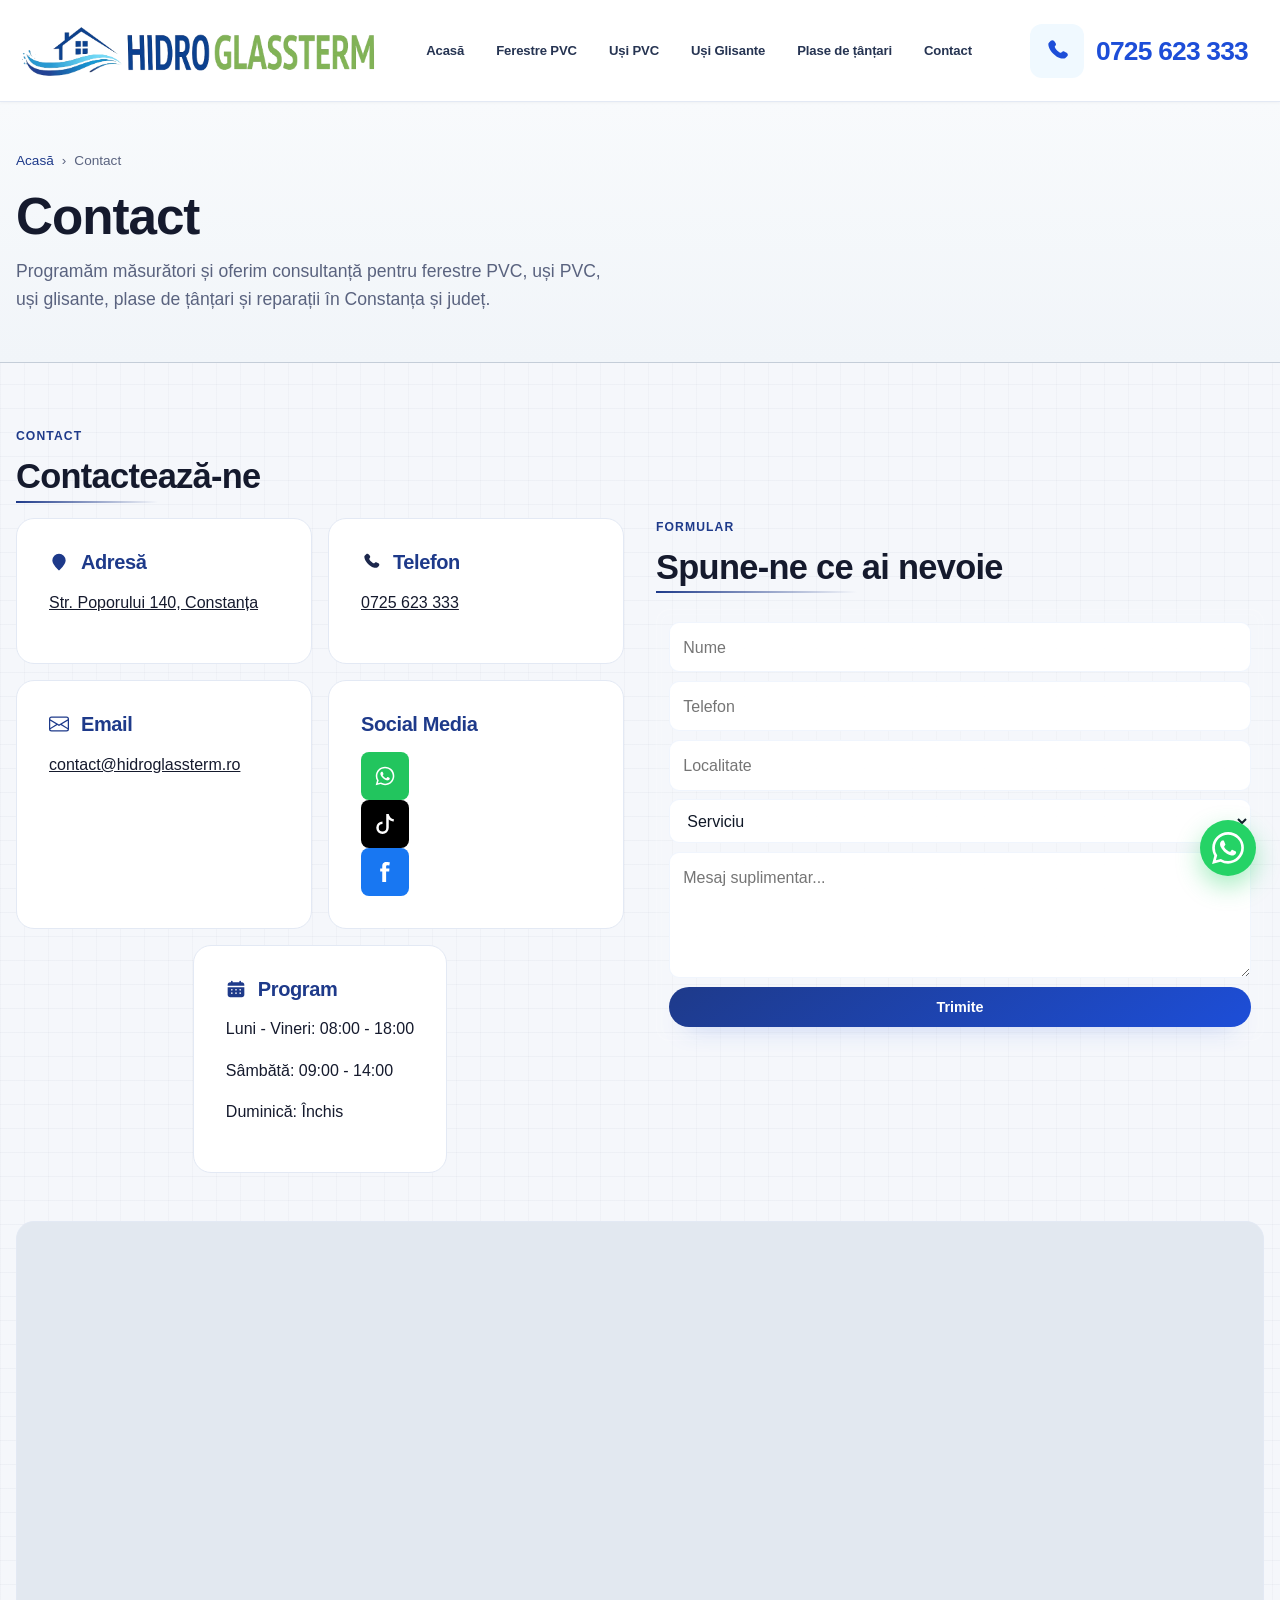
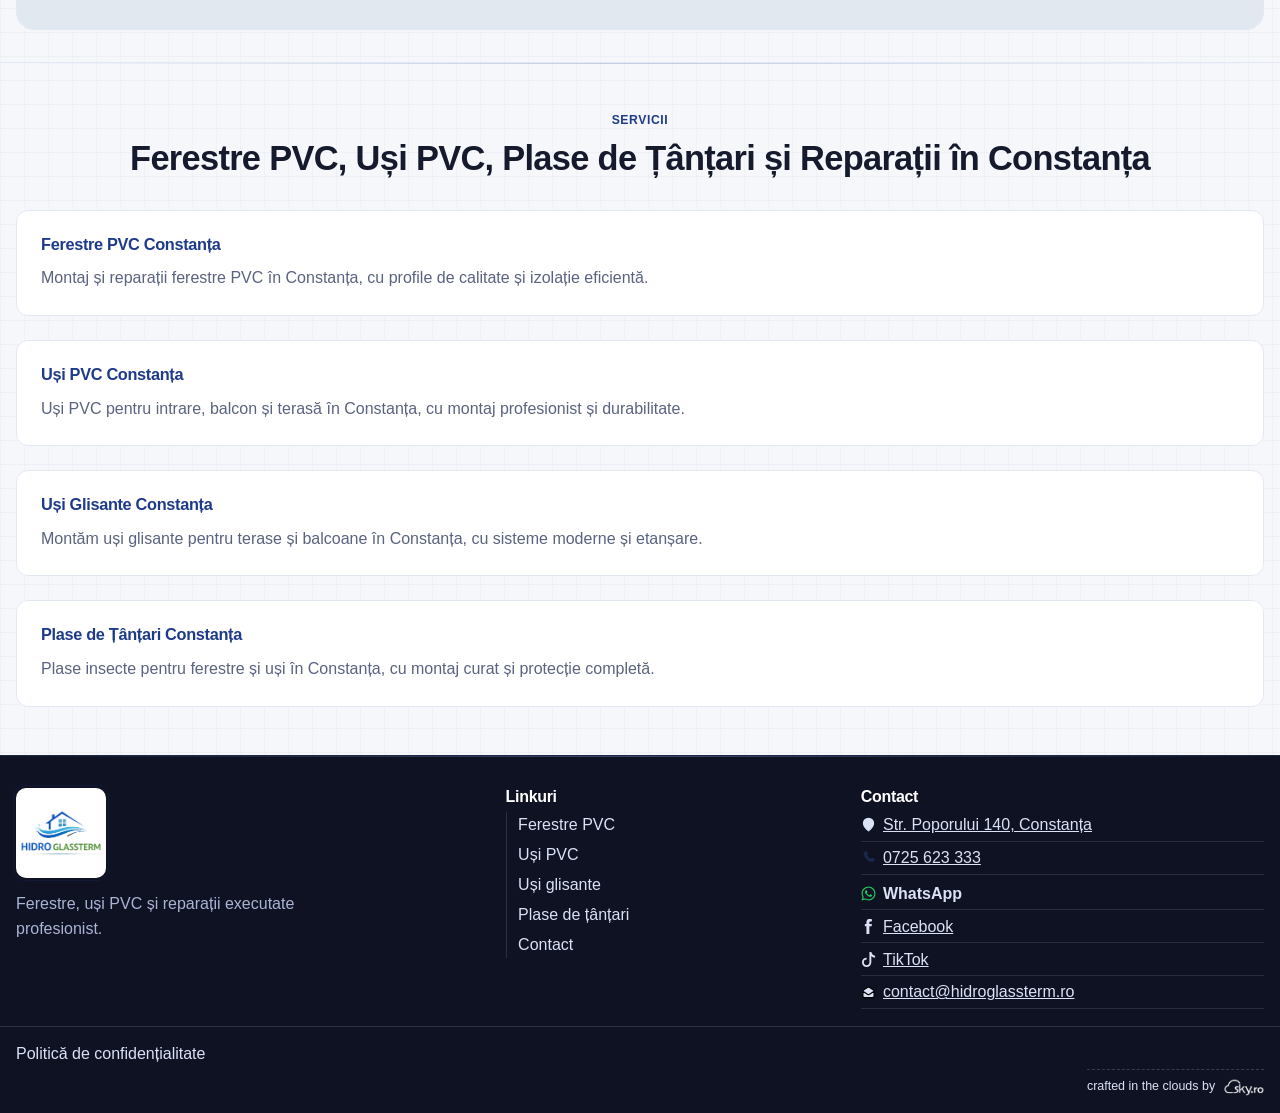
==== commit 57ed8401: "Add new Balcon Salamder72MD gallery above existing gallery and update email to contact@hidroglasster" ====
--- a/contact backup.html
+++ b/contact backup.html
@@ -27,7 +27,7 @@
   "logo": "https://hidroglassterm.ro/images/640255076_122094435951032537_198986647480298591_n-removebg-preview.png",
   "image": "https://hidroglassterm.ro/images/stock/builders-measuring-window-2026-01-05-23-32-10-utc.jpg",
   "telephone": "+40725623333",
-  "email": "HidroGlassTerm@yahoo.com",
+  "email": "contact@hidroglassterm.ro",
   "priceRange": "RON",
   "address": {
     "@type": "PostalAddress",
@@ -135,7 +135,7 @@
 </svg>
                   Email
                 </h3>
-                <p><a href="mailto:HidroGlassTerm@yahoo.com">HidroGlassTerm@yahoo.com</a></p>
+                <p><a href="mailto:contact@hidroglassterm.ro">contact@hidroglassterm.ro</a></p>
               </div>
 
               <div class="contact-info-card social-media-card">
